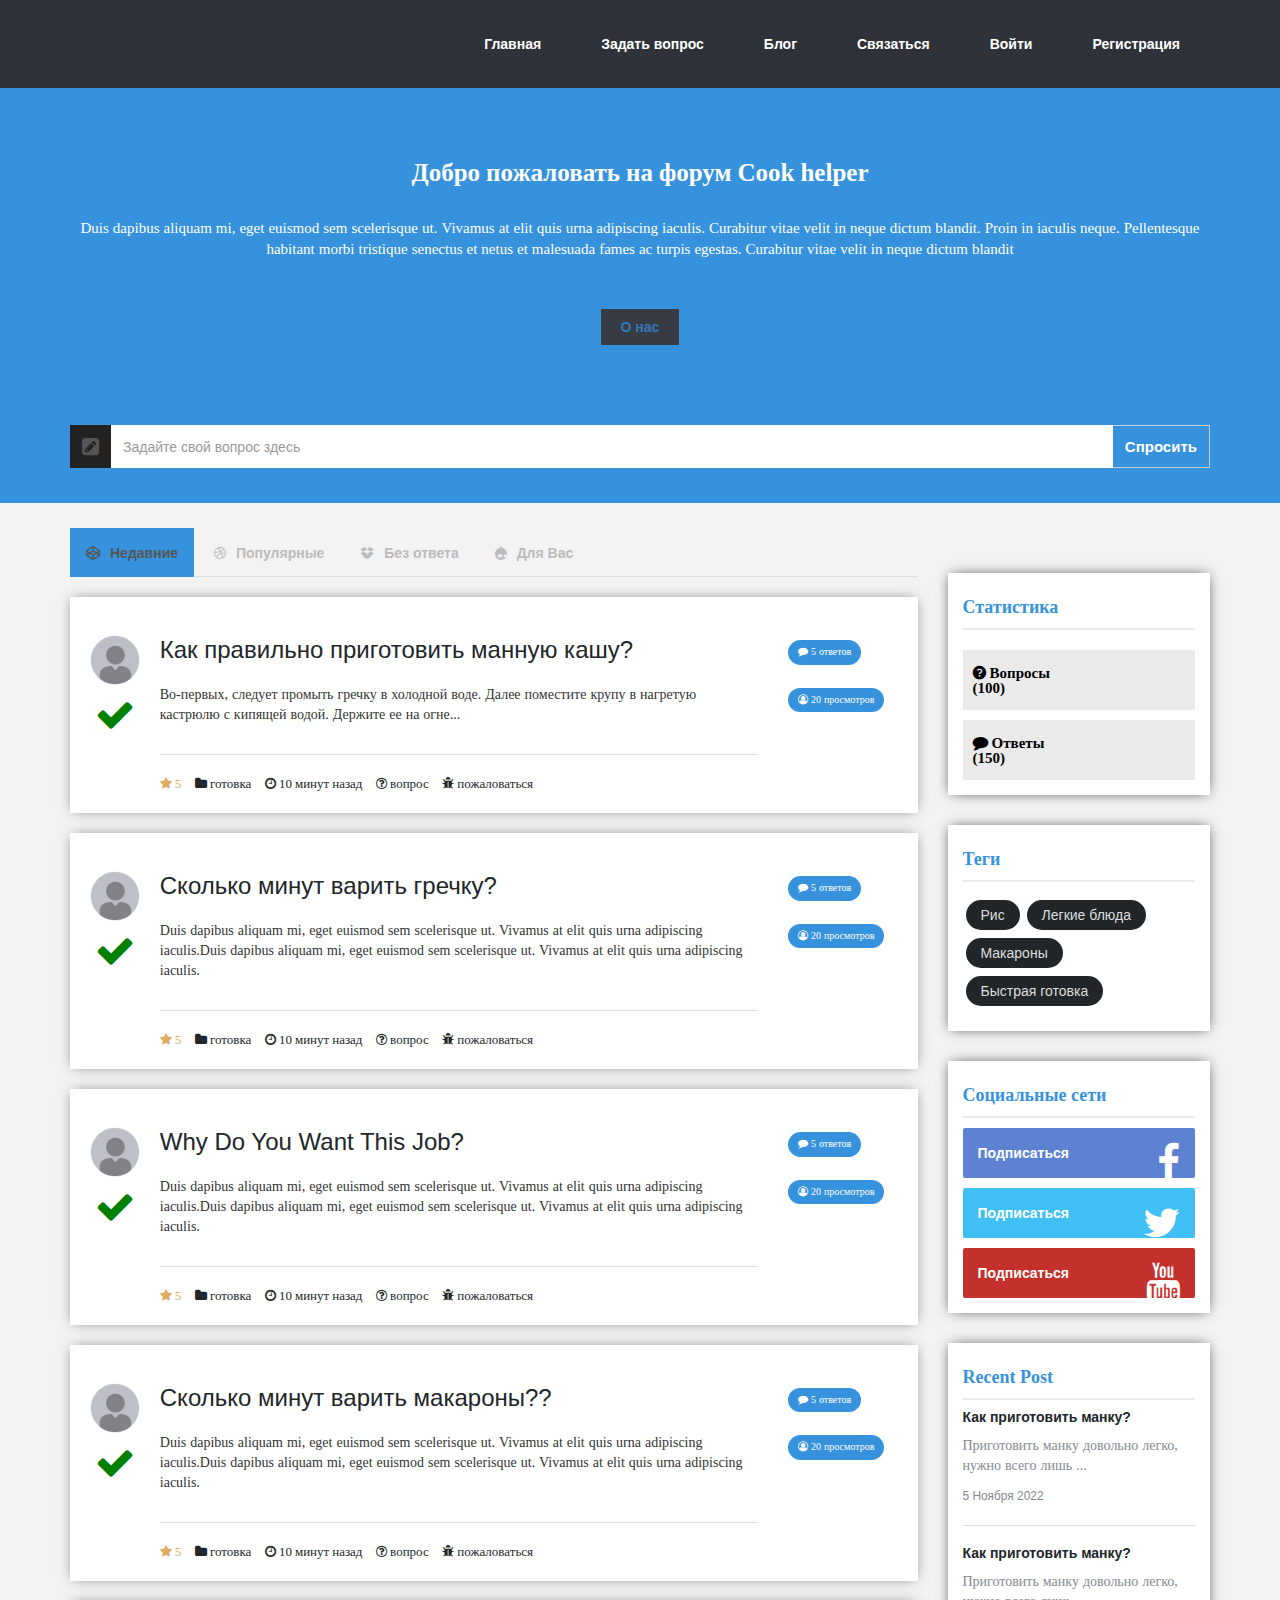
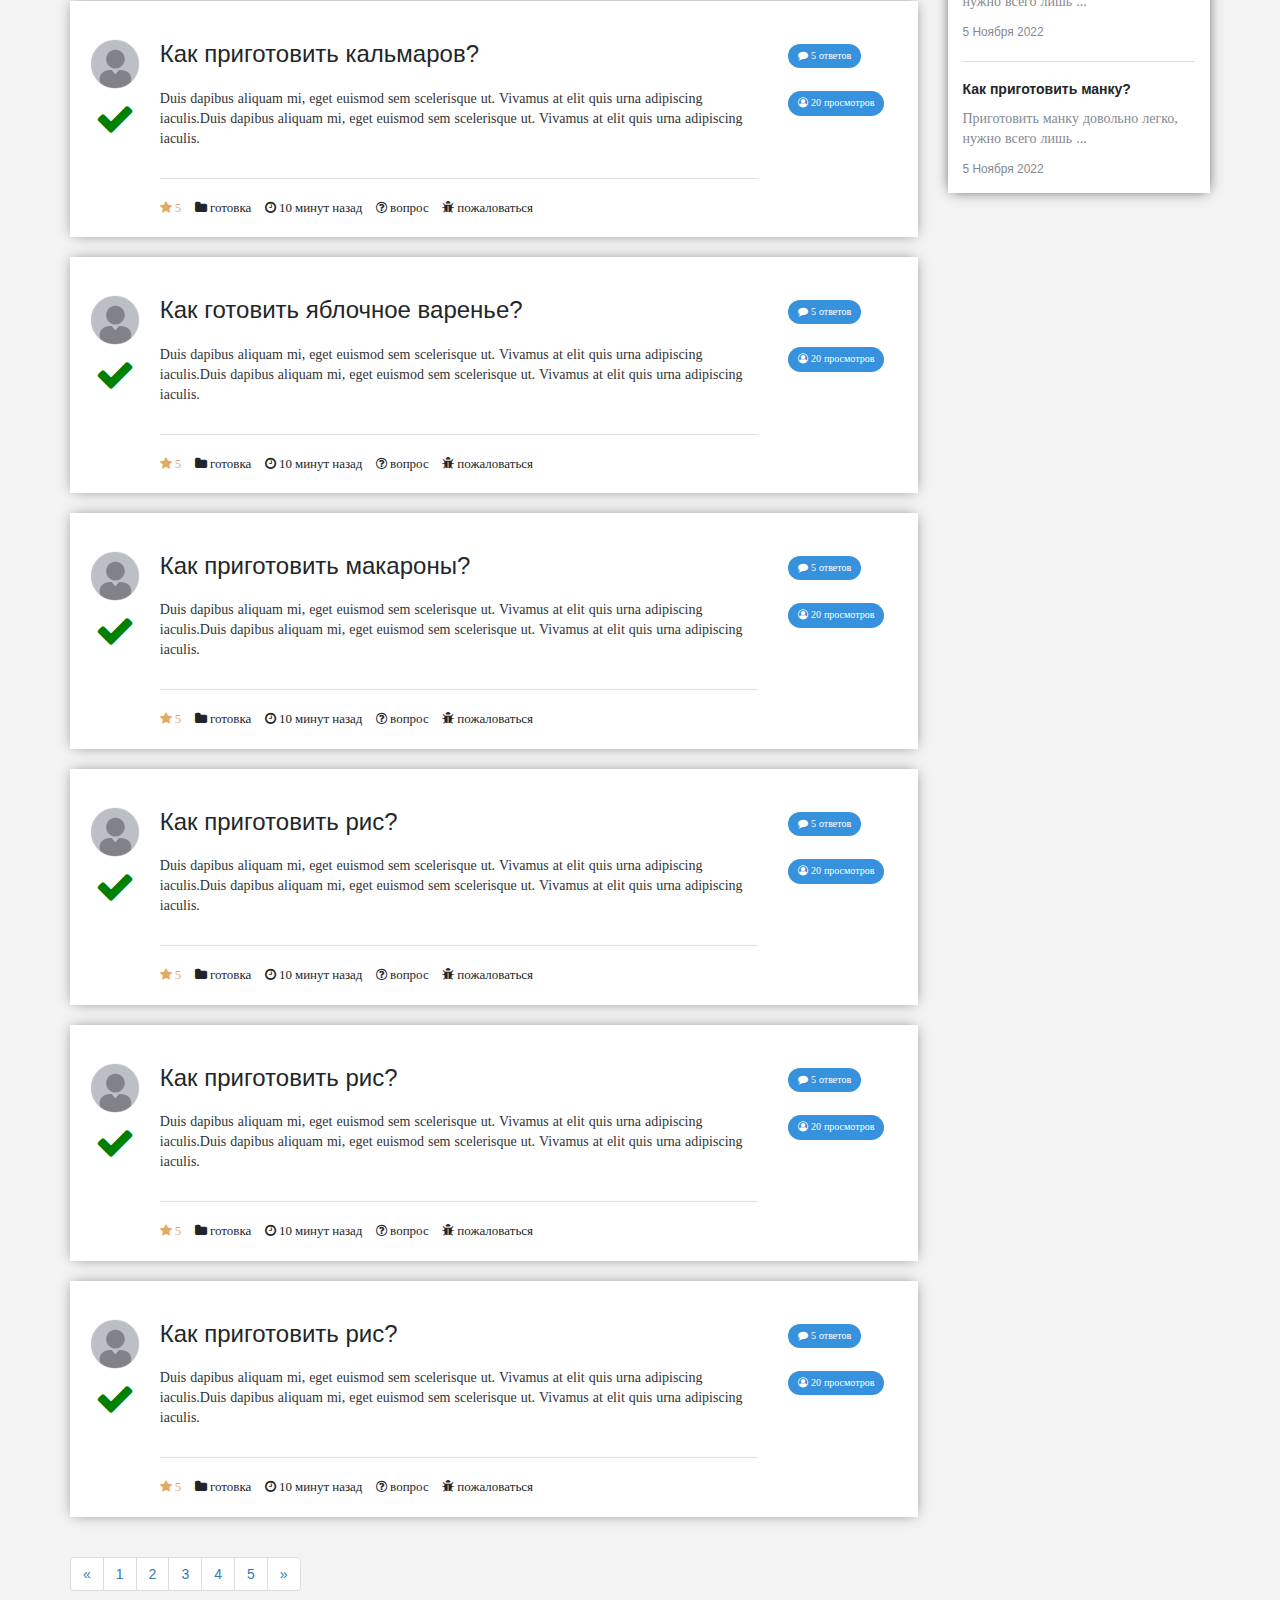
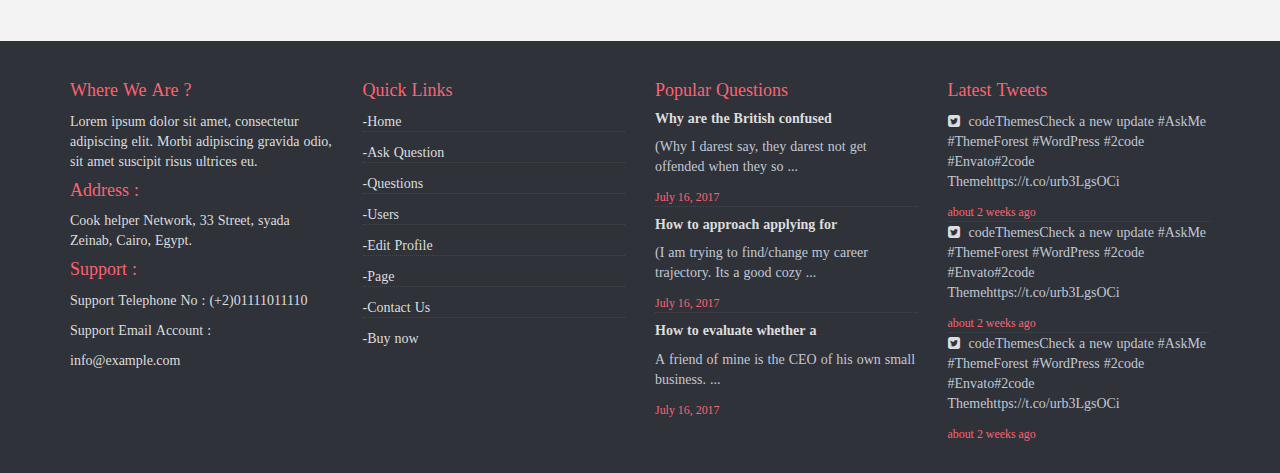
==== FORUM/index.html @ 08457a4c "upload new forum" ====
<!DOCTYPE html>
<html lang="en">

<head>
    <meta charset="utf-8">
    <meta http-equiv="X-UA-Compatible" content="IE=edge">
    <meta name="viewport" content="width=device-width, initial-scale=1">
    <meta name="title" content="Ask online Form">
    <meta name="description" content="Форум Cook Helper">
    <meta name="keywords" content="Cook, help">
    <meta name="robots" content="index, nofollow">
    <meta http-equiv="Content-Type" content="text/html; charset=utf-8">
    <meta name="language" content="English">
    <title>Cook helper</title>
    <link href="css/bootstrap.css" rel="stylesheet" type="text/css">
    <link href="css/style.css" rel="stylesheet" type="text/css">
    <link href="css/font-awesome.min.css" rel="stylesheet" type="text/css">

</head>

<body>
    <!--======== Navbar =======-->


    <!-- HEADER -->

    <div class="top-menu-bottom932">
        <nav class="navbar navbar-default">
            <div class="container">
                <div class="navbar-header">
                    <button type="button" class="navbar-toggle collapsed" data-toggle="collapse"
                        data-target="#bs-example-navbar-collapse-1" aria-expanded="false"> <span class="sr-only">Toggle
                            navigation</span> <span class="icon-bar"></span> <span class="icon-bar"></span> <span
                            class="icon-bar"></span> </button>
                </div>
                <div class="collapse navbar-collapse" id="bs-example-navbar-collapse-1">
                    <ul class="nav navbar-nav"> </ul>
                    <ul class="nav navbar-nav navbar-right">
                        <li><a href="index.html">Главная</a></li>
                        <li><a href="ask_question.html">Задать вопрос</a></li>
                        <li><a href="blog.html">Блог</a></li>
                        <li><a href="contact_us.html">Связаться</a></li>
                        <li><a href="logIn.html">Войти</a></li>
                        <li><a href="signup.html">Регистрация</a></li>
                    </ul>
                </div>
                <!-- /.navbar-collapse -->
            </div>
            <!-- /.container-fluid -->
        </nav>
    </div>


    <!--======= welcome section on top background=====-->
    <section class="welcome-part-one">
        <div class="container">
            <div class="welcome-demop102 text-center">
                <h2>Добро пожаловать на форум Cook helper</h2>
                <p>Duis dapibus aliquam mi, eget euismod sem scelerisque ut. Vivamus at elit quis urna adipiscing
                    iaculis. Curabitur vitae velit in neque dictum blandit. Proin in iaculis neque. Pellentesque
                    <br> habitant morbi tristique senectus et netus et malesuada fames ac turpis egestas. Curabitur
                    vitae velit in neque dictum blandit
                </p>
                <div class="button0239-item">
                    <a href="#">
                        <button type="button" class="aboutus022"><a href="blog.html" class="text">О нас</a></button>
                    </a>
                </div>
                <div class="form-style8292">
                    <div class="input-group"> <span class="input-group-addon"><i class="fa fa-pencil-square"
                                aria-hidden="true"></i></span>
                        <input type="text" class="form-control form-control8392"
                            placeholder="Задайте свой вопрос здесь"> <span class="input-group-addon"><a
                                href="#">Спросить</a></span>
                    </div>
                </div>
            </div>
        </div>
    </section>


    <!-- ======content section/body=====-->
    <section class="main-content920">
        <div class="container">
            <div class="row">
                <div class="col-md-9">
                    <div id="main">
                        <input id="tab1" type="radio" name="tabs" checked>
                        <label for="tab1">Недавние</label>
                        <input id="tab2" type="radio" name="tabs">
                        <label for="tab2">Популярные</label>
                        <input id="tab3" type="radio" name="tabs">
                        <label for="tab3">Без ответа</label>
                        <input id="tab4" type="radio" name="tabs">
                        <label for="tab4">Для Вас</label>



                        <section id="content1">
                            <!--Recent Question Content Section -->
                            <div class="question-type2033">
                                <div class="row">
                                    <div class="col-md-1">
                                        <div class="left-user12923 left-user12923-repeat">
                                            <a href="#"><img src="image/images.png" alt="image"> </a> <a href="#"><i
                                                    class="fa fa-check" aria-hidden="true"></i></a>
                                        </div>
                                    </div>
                                    <div class="col-md-9">
                                        <div class="right-description893">
                                            <div id="que-hedder2983">
                                                <h3><a href="post-deatils.html" target="_blank">Как правильно
                                                        приготовить манную кашу?</a></h3>
                                            </div>
                                            <div class="ques-details10018">
                                                <p>Во-первых, следует промыть гречку в холодной воде. Далее поместите
                                                    крупу в нагретую кастрюлю с кипящей водой. Держите ее на огне...</p>
                                            </div>
                                            <hr>
                                            <div class="ques-icon-info3293"> <a href="#"><i class="fa fa-star"
                                                        aria-hidden="true"> 5 </i> </a> <a href="#"><i
                                                        class="fa fa-folder" aria-hidden="true"> готовка</i></a> <a
                                                    href="#"><i class="fa fa-clock-o" aria-hidden="true"> 10 минут
                                                        назад</i></a> <a href="#"><i class="fa fa-question-circle-o"
                                                        aria-hidden="true"> вопрос</i></a> <a href="#"><i
                                                        class="fa fa-bug" aria-hidden="true"> пожаловаться</i></a>
                                            </div>
                                        </div>
                                    </div>
                                    <div class="col-md-2">
                                        <div class="ques-type302">
                                            <a href="#">
                                                <button type="button" class="q-type238"><i class="fa fa-comment"
                                                        aria-hidden="true"> 5 ответов</i></button>
                                            </a>
                                            <a href="#">
                                                <button type="button" class="q-type23 button-ques2973"> <i
                                                        class="fa fa-user-circle-o" aria-hidden="true"> 20
                                                        просмотров</i>
                                                </button>
                                            </a>
                                        </div>
                                    </div>
                                </div>
                            </div>

                            <div class="question-type2033">
                                <div class="row">
                                    <div class="col-md-1">
                                        <div class="left-user12923 left-user12923-repeat">
                                            <a href="#"><img src="image/images.png" alt="image"> </a> <a href="#"><i
                                                    class="fa fa-check" aria-hidden="true"></i></a>
                                        </div>
                                    </div>
                                    <div class="col-md-9">
                                        <div class="right-description893">
                                            <div id="que-hedder2983">
                                                <h3><a href="post-deatils.html" target="_blank">Сколько минут варить
                                                        гречку?</a></h3>
                                            </div>
                                            <div class="ques-details10018">
                                                <p>Duis dapibus aliquam mi, eget euismod sem scelerisque ut. Vivamus at
                                                    elit quis urna adipiscing iaculis.Duis dapibus aliquam mi, eget
                                                    euismod sem scelerisque ut. Vivamus at elit quis urna adipiscing
                                                    iaculis.</p>
                                            </div>
                                            <hr>
                                            <div class="ques-icon-info3293"> <a href="#"><i class="fa fa-star"
                                                        aria-hidden="true"> 5 </i> </a> <a href="#"><i
                                                        class="fa fa-folder" aria-hidden="true"> готовка</i></a> <a
                                                    href="#"><i class="fa fa-clock-o" aria-hidden="true"> 10 минут
                                                        назад</i></a> <a href="#"><i class="fa fa-question-circle-o"
                                                        aria-hidden="true"> вопрос</i></a> <a href="#"><i
                                                        class="fa fa-bug" aria-hidden="true"> пожаловаться</i></a>
                                            </div>
                                        </div>
                                    </div>
                                    <div class="col-md-2">
                                        <div class="ques-type302">
                                            <a href="#">
                                                <button type="button" class="q-type238"><i class="fa fa-comment"
                                                        aria-hidden="true"> 5 ответов</i></button>
                                            </a>
                                            <a href="#">
                                                <button type="button" class="q-type23 button-ques2973"> <i
                                                        class="fa fa-user-circle-o" aria-hidden="true"> 20
                                                        просмотров</i>
                                                </button>
                                            </a>
                                        </div>
                                    </div>
                                </div>
                            </div>
                            <div class="question-type2033">
                                <div class="row">
                                    <div class="col-md-1">
                                        <div class="left-user12923 left-user12923-repeat">
                                            <a href="#"><img src="image/images.png" alt="image"> </a> <a href="#"><i
                                                    class="fa fa-check" aria-hidden="true"></i></a>
                                        </div>
                                    </div>
                                    <div class="col-md-9">
                                        <div class="right-description893">
                                            <div id="que-hedder2983">
                                                <h3><a href="post-deatils.html" target="_blank">Why Do You Want This
                                                        Job?</a></h3>
                                            </div>
                                            <div class="ques-details10018">
                                                <p>Duis dapibus aliquam mi, eget euismod sem scelerisque ut. Vivamus at
                                                    elit quis urna adipiscing iaculis.Duis dapibus aliquam mi, eget
                                                    euismod sem scelerisque ut. Vivamus at elit quis urna adipiscing
                                                    iaculis.</p>
                                            </div>
                                            <hr>
                                            <div class="ques-icon-info3293"> <a href="#"><i class="fa fa-star"
                                                        aria-hidden="true"> 5 </i> </a> <a href="#"><i
                                                        class="fa fa-folder" aria-hidden="true"> готовка</i></a> <a
                                                    href="#"><i class="fa fa-clock-o" aria-hidden="true"> 10 минут
                                                        назад</i></a> <a href="#"><i class="fa fa-question-circle-o"
                                                        aria-hidden="true"> вопрос</i></a> <a href="#"><i
                                                        class="fa fa-bug" aria-hidden="true"> пожаловаться</i></a>
                                            </div>
                                        </div>
                                    </div>
                                    <div class="col-md-2">
                                        <div class="ques-type302">
                                            <a href="#">
                                                <button type="button" class="q-type238"><i class="fa fa-comment"
                                                        aria-hidden="true"> 5 ответов</i></button>
                                            </a>
                                            <a href="#">
                                                <button type="button" class="q-type23 button-ques2973"> <i
                                                        class="fa fa-user-circle-o" aria-hidden="true"> 20
                                                        просмотров</i>
                                                </button>
                                            </a>
                                        </div>
                                    </div>
                                </div>
                            </div>
                            <div class="question-type2033">
                                <div class="row">
                                    <div class="col-md-1">
                                        <div class="left-user12923 left-user12923-repeat">
                                            <a href="#"><img src="image/images.png" alt="image"> </a> <a href="#"><i
                                                    class="fa fa-check" aria-hidden="true"></i></a>
                                        </div>
                                    </div>
                                    <div class="col-md-9">
                                        <div class="right-description893">
                                            <div id="que-hedder2983">
                                                <h3><a href="post-deatils.html" target="_blank">Сколько минут варить
                                                        макароны??</a></h3>
                                            </div>
                                            <div class="ques-details10018">
                                                <p>Duis dapibus aliquam mi, eget euismod sem scelerisque ut. Vivamus at
                                                    elit quis urna adipiscing iaculis.Duis dapibus aliquam mi, eget
                                                    euismod sem scelerisque ut. Vivamus at elit quis urna adipiscing
                                                    iaculis.</p>
                                            </div>
                                            <hr>
                                            <div class="ques-icon-info3293"> <a href="#"><i class="fa fa-star"
                                                        aria-hidden="true"> 5 </i> </a> <a href="#"><i
                                                        class="fa fa-folder" aria-hidden="true"> готовка</i></a> <a
                                                    href="#"><i class="fa fa-clock-o" aria-hidden="true"> 10 минут
                                                        назад</i></a> <a href="#"><i class="fa fa-question-circle-o"
                                                        aria-hidden="true"> вопрос</i></a> <a href="#"><i
                                                        class="fa fa-bug" aria-hidden="true"> пожаловаться</i></a>
                                            </div>
                                        </div>
                                    </div>
                                    <div class="col-md-2">
                                        <div class="ques-type302">
                                            <a href="#">
                                                <button type="button" class="q-type238"><i class="fa fa-comment"
                                                        aria-hidden="true"> 5 ответов</i></button>
                                            </a>
                                            <a href="#">
                                                <button type="button" class="q-type23 button-ques2973"> <i
                                                        class="fa fa-user-circle-o" aria-hidden="true"> 20
                                                        просмотров</i>
                                                </button>
                                            </a>
                                        </div>
                                    </div>
                                </div>
                            </div>
                            <div class="question-type2033">
                                <div class="row">
                                    <div class="col-md-1">
                                        <div class="left-user12923 left-user12923-repeat">
                                            <a href="#"><img src="image/images.png" alt="image"> </a> <a href="#"><i
                                                    class="fa fa-check" aria-hidden="true"></i></a>
                                        </div>
                                    </div>
                                    <div class="col-md-9">
                                        <div class="right-description893">
                                            <div id="que-hedder2983">
                                                <h3><a href="post-deatils.html" target="_blank">Как приготовить
                                                        кальмаров?</a></h3>
                                            </div>
                                            <div class="ques-details10018">
                                                <p>Duis dapibus aliquam mi, eget euismod sem scelerisque ut. Vivamus at
                                                    elit quis urna adipiscing iaculis.Duis dapibus aliquam mi, eget
                                                    euismod sem scelerisque ut. Vivamus at elit quis urna adipiscing
                                                    iaculis.</p>
                                            </div>
                                            <hr>
                                            <div class="ques-icon-info3293"> <a href="#"><i class="fa fa-star"
                                                        aria-hidden="true"> 5 </i> </a> <a href="#"><i
                                                        class="fa fa-folder" aria-hidden="true"> готовка</i></a> <a
                                                    href="#"><i class="fa fa-clock-o" aria-hidden="true"> 10 минут
                                                        назад</i></a> <a href="#"><i class="fa fa-question-circle-o"
                                                        aria-hidden="true"> вопрос</i></a> <a href="#"><i
                                                        class="fa fa-bug" aria-hidden="true"> пожаловаться</i></a>
                                            </div>
                                        </div>
                                    </div>
                                    <div class="col-md-2">
                                        <div class="ques-type302">
                                            <a href="#">
                                                <button type="button" class="q-type238"><i class="fa fa-comment"
                                                        aria-hidden="true"> 5 ответов</i></button>
                                            </a>
                                            <a href="#">
                                                <button type="button" class="q-type23 button-ques2973"> <i
                                                        class="fa fa-user-circle-o" aria-hidden="true"> 20
                                                        просмотров</i>
                                                </button>
                                            </a>
                                        </div>
                                    </div>
                                </div>
                            </div>
                            <div class="question-type2033">
                                <div class="row">
                                    <div class="col-md-1">
                                        <div class="left-user12923 left-user12923-repeat">
                                            <a href="#"><img src="image/images.png" alt="image"> </a> <a href="#"><i
                                                    class="fa fa-check" aria-hidden="true"></i></a>
                                        </div>
                                    </div>
                                    <div class="col-md-9">
                                        <div class="right-description893">
                                            <div id="que-hedder2983">
                                                <h3><a href="post-deatils.html" target="_blank">Как готовить яблочное
                                                        варенье?</a></h3>
                                            </div>
                                            <div class="ques-details10018">
                                                <p>Duis dapibus aliquam mi, eget euismod sem scelerisque ut. Vivamus at
                                                    elit quis urna adipiscing iaculis.Duis dapibus aliquam mi, eget
                                                    euismod sem scelerisque ut. Vivamus at elit quis urna adipiscing
                                                    iaculis.</p>
                                            </div>
                                            <hr>
                                            <div class="ques-icon-info3293"> <a href="#"><i class="fa fa-star"
                                                        aria-hidden="true"> 5 </i> </a> <a href="#"><i
                                                        class="fa fa-folder" aria-hidden="true"> готовка</i></a> <a
                                                    href="#"><i class="fa fa-clock-o" aria-hidden="true"> 10 минут
                                                        назад</i></a> <a href="#"><i class="fa fa-question-circle-o"
                                                        aria-hidden="true"> вопрос</i></a> <a href="#"><i
                                                        class="fa fa-bug" aria-hidden="true"> пожаловаться</i></a>
                                            </div>
                                        </div>
                                    </div>
                                    <div class="col-md-2">
                                        <div class="ques-type302">
                                            <a href="#">
                                                <button type="button" class="q-type238"><i class="fa fa-comment"
                                                        aria-hidden="true"> 5 ответов</i></button>
                                            </a>
                                            <a href="#">
                                                <button type="button" class="q-type23 button-ques2973"> <i
                                                        class="fa fa-user-circle-o" aria-hidden="true"> 20
                                                        просмотров</i>
                                                </button>
                                            </a>
                                        </div>
                                    </div>
                                </div>
                            </div>
                            <div class="question-type2033">
                                <div class="row">
                                    <div class="col-md-1">
                                        <div class="left-user12923 left-user12923-repeat">
                                            <a href="#"><img src="image/images.png" alt="image"> </a> <a href="#"><i
                                                    class="fa fa-check" aria-hidden="true"></i></a>
                                        </div>
                                    </div>
                                    <div class="col-md-9">
                                        <div class="right-description893">
                                            <div id="que-hedder2983">
                                                <h3><a href="post-deatils.html" target="_blank">Как приготовить
                                                        макароны?</a></h3>
                                            </div>
                                            <div class="ques-details10018">
                                                <p>Duis dapibus aliquam mi, eget euismod sem scelerisque ut. Vivamus at
                                                    elit quis urna adipiscing iaculis.Duis dapibus aliquam mi, eget
                                                    euismod sem scelerisque ut. Vivamus at elit quis urna adipiscing
                                                    iaculis.</p>
                                            </div>
                                            <hr>
                                            <div class="ques-icon-info3293"> <a href="#"><i class="fa fa-star"
                                                        aria-hidden="true"> 5 </i> </a> <a href="#"><i
                                                        class="fa fa-folder" aria-hidden="true"> готовка</i></a> <a
                                                    href="#"><i class="fa fa-clock-o" aria-hidden="true"> 10 минут
                                                        назад</i></a> <a href="#"><i class="fa fa-question-circle-o"
                                                        aria-hidden="true"> вопрос</i></a> <a href="#"><i
                                                        class="fa fa-bug" aria-hidden="true"> пожаловаться</i></a>
                                            </div>
                                        </div>
                                    </div>
                                    <div class="col-md-2">
                                        <div class="ques-type302">
                                            <a href="#">
                                                <button type="button" class="q-type238"><i class="fa fa-comment"
                                                        aria-hidden="true"> 5 ответов</i></button>
                                            </a>
                                            <a href="#">
                                                <button type="button" class="q-type23 button-ques2973"> <i
                                                        class="fa fa-user-circle-o" aria-hidden="true"> 20
                                                        просмотров</i>
                                                </button>
                                            </a>
                                        </div>
                                    </div>
                                </div>
                            </div>
                            <div class="question-type2033">
                                <div class="row">
                                    <div class="col-md-1">
                                        <div class="left-user12923 left-user12923-repeat">
                                            <a href="#"><img src="image/images.png" alt="image"> </a> <a href="#"><i
                                                    class="fa fa-check" aria-hidden="true"></i></a>
                                        </div>
                                    </div>
                                    <div class="col-md-9">
                                        <div class="right-description893">
                                            <div id="que-hedder2983">
                                                <h3><a href="post-deatils.html" target="_blank">Как приготовить рис?</a>
                                                </h3>
                                            </div>
                                            <div class="ques-details10018">
                                                <p>Duis dapibus aliquam mi, eget euismod sem scelerisque ut. Vivamus at
                                                    elit quis urna adipiscing iaculis.Duis dapibus aliquam mi, eget
                                                    euismod sem scelerisque ut. Vivamus at elit quis urna adipiscing
                                                    iaculis.</p>
                                            </div>
                                            <hr>
                                            <div class="ques-icon-info3293"> <a href="#"><i class="fa fa-star"
                                                        aria-hidden="true"> 5 </i> </a> <a href="#"><i
                                                        class="fa fa-folder" aria-hidden="true"> готовка</i></a> <a
                                                    href="#"><i class="fa fa-clock-o" aria-hidden="true"> 10 минут
                                                        назад</i></a> <a href="#"><i class="fa fa-question-circle-o"
                                                        aria-hidden="true"> вопрос</i></a> <a href="#"><i
                                                        class="fa fa-bug" aria-hidden="true"> пожаловаться</i></a>
                                            </div>
                                        </div>
                                    </div>
                                    <div class="col-md-2">
                                        <div class="ques-type302">
                                            <a href="#">
                                                <button type="button" class="q-type238"><i class="fa fa-comment"
                                                        aria-hidden="true"> 5 ответов</i></button>
                                            </a>
                                            <a href="#">
                                                <button type="button" class="q-type23 button-ques2973"> <i
                                                        class="fa fa-user-circle-o" aria-hidden="true"> 20
                                                        просмотров</i>
                                                </button>
                                            </a>
                                        </div>
                                    </div>
                                </div>
                            </div>
                            <div class="question-type2033">
                                <div class="row">
                                    <div class="col-md-1">
                                        <div class="left-user12923 left-user12923-repeat">
                                            <a href="#"><img src="image/images.png" alt="image"> </a> <a href="#"><i
                                                    class="fa fa-check" aria-hidden="true"></i></a>
                                        </div>
                                    </div>
                                    <div class="col-md-9">
                                        <div class="right-description893">
                                            <div id="que-hedder2983">
                                                <h3><a href="post-deatils.html" target="_blank">Как приготовить рис?</a>
                                                </h3>
                                            </div>
                                            <div class="ques-details10018">
                                                <p>Duis dapibus aliquam mi, eget euismod sem scelerisque ut. Vivamus at
                                                    elit quis urna adipiscing iaculis.Duis dapibus aliquam mi, eget
                                                    euismod sem scelerisque ut. Vivamus at elit quis urna adipiscing
                                                    iaculis.</p>
                                            </div>
                                            <hr>
                                            <div class="ques-icon-info3293"> <a href="#"><i class="fa fa-star"
                                                        aria-hidden="true"> 5 </i> </a> <a href="#"><i
                                                        class="fa fa-folder" aria-hidden="true"> готовка</i></a> <a
                                                    href="#"><i class="fa fa-clock-o" aria-hidden="true"> 10 минут
                                                        назад</i></a> <a href="#"><i class="fa fa-question-circle-o"
                                                        aria-hidden="true"> вопрос</i></a> <a href="#"><i
                                                        class="fa fa-bug" aria-hidden="true"> пожаловаться</i></a>
                                            </div>
                                        </div>
                                    </div>
                                    <div class="col-md-2">
                                        <div class="ques-type302">
                                            <a href="#">
                                                <button type="button" class="q-type238"><i class="fa fa-comment"
                                                        aria-hidden="true"> 5 ответов</i></button>
                                            </a>
                                            <a href="#">
                                                <button type="button" class="q-type23 button-ques2973"> <i
                                                        class="fa fa-user-circle-o" aria-hidden="true"> 20
                                                        просмотров</i>
                                                </button>
                                            </a>
                                        </div>
                                    </div>
                                </div>
                            </div>
                            <div class="question-type2033">
                                <div class="row">
                                    <div class="col-md-1">
                                        <div class="left-user12923 left-user12923-repeat">
                                            <a href="#"><img src="image/images.png" alt="image"> </a> <a href="#"><i
                                                    class="fa fa-check" aria-hidden="true"></i></a>
                                        </div>
                                    </div>
                                    <div class="col-md-9">
                                        <div class="right-description893">
                                            <div id="que-hedder2983">
                                                <h3><a href="post-deatils.html" target="_blank">Как приготовить рис?</a>
                                                </h3>
                                            </div>
                                            <div class="ques-details10018">
                                                <p>Duis dapibus aliquam mi, eget euismod sem scelerisque ut. Vivamus at
                                                    elit quis urna adipiscing iaculis.Duis dapibus aliquam mi, eget
                                                    euismod sem scelerisque ut. Vivamus at elit quis urna adipiscing
                                                    iaculis.</p>
                                            </div>
                                            <hr>
                                            <div class="ques-icon-info3293"> <a href="#"><i class="fa fa-star"
                                                        aria-hidden="true"> 5 </i> </a> <a href="#"><i
                                                        class="fa fa-folder" aria-hidden="true"> готовка</i></a> <a
                                                    href="#"><i class="fa fa-clock-o" aria-hidden="true"> 10 минут
                                                        назад</i></a> <a href="#"><i class="fa fa-question-circle-o"
                                                        aria-hidden="true"> вопрос</i></a> <a href="#"><i
                                                        class="fa fa-bug" aria-hidden="true"> пожаловаться</i></a>
                                            </div>
                                        </div>
                                    </div>
                                    <div class="col-md-2">
                                        <div class="ques-type302">
                                            <a href="#">
                                                <button type="button" class="q-type238"><i class="fa fa-comment"
                                                        aria-hidden="true"> 5 ответов</i></button>
                                            </a>
                                            <a href="#">
                                                <button type="button" class="q-type23 button-ques2973"> <i
                                                        class="fa fa-user-circle-o" aria-hidden="true"> 20
                                                        просмотров</i>
                                                </button>
                                            </a>
                                        </div>
                                    </div>
                                </div>
                            </div>

                            <nav aria-label="Page navigation">
                                <ul class="pagination">
                                    <li>
                                        <a href="#" aria-label="Previous">
                                            <span aria-hidden="true">&laquo;</span>
                                        </a>
                                    </li>
                                    <li><a href="#">1</a></li>
                                    <li><a href="#">2</a></li>
                                    <li><a href="#">3</a></li>
                                    <li><a href="#">4</a></li>
                                    <li><a href="#">5</a></li>
                                    <li>
                                        <a href="#" aria-label="Next">
                                            <span aria-hidden="true">&raquo;</span>
                                        </a>
                                    </li>
                                </ul>
                            </nav>
                        </section>
                        <!--  End of content-1------>

                        <section id="content2">
                            <!--Most Response Content Section -->
                            <div class="question-type2033">
                                <div class="row">
                                    <div class="col-md-1">
                                        <div class="left-user12923 left-user12923-repeat">
                                            <a href="#"><img src="image/images.png" alt="image"> </a> <a href="#"><i
                                                    class="fa fa-check" aria-hidden="true"></i></a>
                                        </div>
                                    </div>
                                    <div class="col-md-9">
                                        <div class="right-description893">
                                            <div id="que-hedder2983">
                                                <h3><a href="post-deatils.html" target="_blank">Coronavirus disease
                                                        (COVID-19)</a></h3>
                                            </div>
                                            <div class="ques-details10018">
                                                <p>Duis dapibus aliquam mi, eget euismod sem scelerisque ut. Vivamus at
                                                    elit quis urna adipiscing iaculis.Duis dapibus aliquam mi, eget
                                                    euismod sem scelerisque ut. Vivamus at elit quis urna adipiscing
                                                    iaculis.</p>
                                            </div>
                                            <hr>
                                            <div class="ques-icon-info3293"> <a href="#"><i class="fa fa-check"
                                                        aria-hidden="true"> solved</i></a> <a href="#"><i
                                                        class="fa fa-star" aria-hidden="true"> 5</i> </a> <a href="#"><i
                                                        class="fa fa-folder" aria-hidden="true"> wordpress</i></a> <a
                                                    href="#"><i class="fa fa-clock-o" aria-hidden="true"> 10 минут
                                                        назад</i></a> <a href="#"><i class="fa fa-comment"
                                                        aria-hidden="true"> 5 answer</i></a> <a href="#"><i
                                                        class="fa fa-user-circle-o" aria-hidden="true"> 20
                                                        просмотров</i> </a>
                                            </div>
                                        </div>
                                    </div>
                                    <div class="col-md-2">
                                        <div class="ques-type302">
                                            <a href="#">
                                                <button type="button" class="q-type238"><i class="fa fa-comment"
                                                        aria-hidden="true"> 5 ответов</i></button>
                                            </a>
                                            <a href="#">
                                                <button type="button" class="q-type23 button-ques2973"> <i
                                                        class="fa fa-user-circle-o" aria-hidden="true"> 20
                                                        просмотров</i>
                                                </button>
                                            </a>
                                        </div>
                                    </div>
                                </div>
                            </div>
                            <div class="question-type2033">
                                <div class="row">
                                    <div class="col-md-1">
                                        <div class="left-user12923 left-user12923-repeat">
                                            <a href="#"><img src="image/images.png" alt="image"> </a> <a href="#"><i
                                                    class="fa fa-check" aria-hidden="true"></i></a>
                                        </div>
                                    </div>
                                    <div class="col-md-9">
                                        <div class="right-description893">
                                            <div id="que-hedder2983">
                                                <h3><a href="post-deatils.html" target="_blank">Как приготовить
                                                        кальмаров?</a></h3>
                                            </div>
                                            <div class="ques-details10018">
                                                <p>Duis dapibus aliquam mi, eget euismod sem scelerisque ut. Vivamus at
                                                    elit quis urna adipiscing iaculis.Duis dapibus aliquam mi, eget
                                                    euismod sem scelerisque ut. Vivamus at elit quis urna adipiscing
                                                    iaculis.</p>
                                            </div>
                                            <hr>
                                            <div class="ques-icon-info3293"> <a href="#"><i class="fa fa-star"
                                                        aria-hidden="true"> 5 </i> </a> <a href="#"><i
                                                        class="fa fa-folder" aria-hidden="true"> готовка</i></a> <a
                                                    href="#"><i class="fa fa-clock-o" aria-hidden="true"> 10 минут
                                                        назад</i></a> <a href="#"><i class="fa fa-question-circle-o"
                                                        aria-hidden="true"> вопрос</i></a> <a href="#"><i
                                                        class="fa fa-bug" aria-hidden="true"> пожаловаться</i></a>
                                            </div>
                                        </div>
                                    </div>
                                    <div class="col-md-2">
                                        <div class="ques-type302">
                                            <a href="#">
                                                <button type="button" class="q-type238"><i class="fa fa-comment"
                                                        aria-hidden="true"> 5 ответов</i></button>
                                            </a>
                                            <a href="#">
                                                <button type="button" class="q-type23 button-ques2973"> <i
                                                        class="fa fa-user-circle-o" aria-hidden="true"> 20
                                                        просмотров</i>
                                                </button>
                                            </a>
                                        </div>
                                    </div>
                                </div>
                            </div>
                            <div class="question-type2033">
                                <div class="row">
                                    <div class="col-md-1">
                                        <div class="left-user12923 left-user12923-repeat">
                                            <a href="#"><img src="image/images.png" alt="image"> </a> <a href="#"><i
                                                    class="fa fa-check" aria-hidden="true"></i></a>
                                        </div>
                                    </div>
                                    <div class="col-md-9">
                                        <div class="right-description893">
                                            <div id="que-hedder2983">
                                                <h3><a href="post-deatils.html" target="_blank">Как готовить яблочное
                                                        варенье?</a></h3>
                                            </div>
                                            <div class="ques-details10018">
                                                <p>Duis dapibus aliquam mi, eget euismod sem scelerisque ut. Vivamus at
                                                    elit quis urna adipiscing iaculis.Duis dapibus aliquam mi, eget
                                                    euismod sem scelerisque ut. Vivamus at elit quis urna adipiscing
                                                    iaculis.</p>
                                            </div>
                                            <hr>
                                            <div class="ques-icon-info3293"> <a href="#"><i class="fa fa-star"
                                                        aria-hidden="true"> 5 </i> </a> <a href="#"><i
                                                        class="fa fa-folder" aria-hidden="true"> готовка</i></a> <a
                                                    href="#"><i class="fa fa-clock-o" aria-hidden="true"> 10 минут
                                                        назад</i></a> <a href="#"><i class="fa fa-question-circle-o"
                                                        aria-hidden="true"> вопрос</i></a> <a href="#"><i
                                                        class="fa fa-bug" aria-hidden="true"> пожаловаться</i></a>
                                            </div>
                                        </div>
                                    </div>
                                    <div class="col-md-2">
                                        <div class="ques-type302">
                                            <a href="#">
                                                <button type="button" class="q-type238"><i class="fa fa-comment"
                                                        aria-hidden="true"> 5 ответов</i></button>
                                            </a>
                                            <a href="#">
                                                <button type="button" class="q-type23 button-ques2973"> <i
                                                        class="fa fa-user-circle-o" aria-hidden="true"> 20
                                                        просмотров</i>
                                                </button>
                                            </a>
                                        </div>
                                    </div>
                                </div>
                            </div>
                            <div class="question-type2033">
                                <div class="row">
                                    <div class="col-md-1">
                                        <div class="left-user12923 left-user12923-repeat">
                                            <a href="#"><img src="image/images.png" alt="image"> </a> <a href="#"><i
                                                    class="fa fa-check" aria-hidden="true"></i></a>
                                        </div>
                                    </div>
                                    <div class="col-md-9">
                                        <div class="right-description893">
                                            <div id="que-hedder2983">
                                                <h3><a href="post-deatils.html" target="_blank">Как приготовить
                                                        макароны?</a></h3>
                                            </div>
                                            <div class="ques-details10018">
                                                <p>Duis dapibus aliquam mi, eget euismod sem scelerisque ut. Vivamus at
                                                    elit quis urna adipiscing iaculis.Duis dapibus aliquam mi, eget
                                                    euismod sem scelerisque ut. Vivamus at elit quis urna adipiscing
                                                    iaculis.</p>
                                            </div>
                                            <hr>
                                            <div class="ques-icon-info3293"> <a href="#"><i class="fa fa-star"
                                                        aria-hidden="true"> 5 </i> </a> <a href="#"><i
                                                        class="fa fa-folder" aria-hidden="true"> готовка</i></a> <a
                                                    href="#"><i class="fa fa-clock-o" aria-hidden="true"> 10 минут
                                                        назад</i></a> <a href="#"><i class="fa fa-question-circle-o"
                                                        aria-hidden="true"> вопрос</i></a> <a href="#"><i
                                                        class="fa fa-bug" aria-hidden="true"> пожаловаться</i></a>
                                            </div>
                                        </div>
                                    </div>
                                    <div class="col-md-2">
                                        <div class="ques-type302">
                                            <a href="#">
                                                <button type="button" class="q-type238"><i class="fa fa-comment"
                                                        aria-hidden="true"> 5 ответов</i></button>
                                            </a>
                                            <a href="#">
                                                <button type="button" class="q-type23 button-ques2973"> <i
                                                        class="fa fa-user-circle-o" aria-hidden="true"> 20
                                                        просмотров</i>
                                                </button>
                                            </a>
                                        </div>
                                    </div>
                                </div>
                            </div>
                            <div class="question-type2033">
                                <div class="row">
                                    <div class="col-md-1">
                                        <div class="left-user12923 left-user12923-repeat">
                                            <a href="#"><img src="image/images.png" alt="image"> </a> <a href="#"><i
                                                    class="fa fa-check" aria-hidden="true"></i></a>
                                        </div>
                                    </div>
                                    <div class="col-md-9">
                                        <div class="right-description893">
                                            <div id="que-hedder2983">
                                                <h3><a href="post-deatils.html" target="_blank">Как приготовить рис?</a>
                                                </h3>
                                            </div>
                                            <div class="ques-details10018">
                                                <p>Duis dapibus aliquam mi, eget euismod sem scelerisque ut. Vivamus at
                                                    elit quis urna adipiscing iaculis.Duis dapibus aliquam mi, eget
                                                    euismod sem scelerisque ut. Vivamus at elit quis urna adipiscing
                                                    iaculis.</p>
                                            </div>
                                            <hr>
                                            <div class="ques-icon-info3293"> <a href="#"><i class="fa fa-star"
                                                        aria-hidden="true"> 5 </i> </a> <a href="#"><i
                                                        class="fa fa-folder" aria-hidden="true"> готовка</i></a> <a
                                                    href="#"><i class="fa fa-clock-o" aria-hidden="true"> 10 минут
                                                        назад</i></a> <a href="#"><i class="fa fa-question-circle-o"
                                                        aria-hidden="true"> вопрос</i></a> <a href="#"><i
                                                        class="fa fa-bug" aria-hidden="true"> пожаловаться</i></a>
                                            </div>
                                        </div>
                                    </div>
                                    <div class="col-md-2">
                                        <div class="ques-type302">
                                            <a href="#">
                                                <button type="button" class="q-type238"><i class="fa fa-comment"
                                                        aria-hidden="true"> 5 ответов</i></button>
                                            </a>
                                            <a href="#">
                                                <button type="button" class="q-type23 button-ques2973"> <i
                                                        class="fa fa-user-circle-o" aria-hidden="true"> 20
                                                        просмотров</i>
                                                </button>
                                            </a>
                                        </div>
                                    </div>
                                </div>
                            </div>
                            <div class="question-type2033">
                                <div class="row">
                                    <div class="col-md-1">
                                        <div class="left-user12923 left-user12923-repeat">
                                            <a href="#"><img src="image/images.png" alt="image"> </a> <a href="#"><i
                                                    class="fa fa-check" aria-hidden="true"></i></a>
                                        </div>
                                    </div>
                                    <div class="col-md-9">
                                        <div class="right-description893">
                                            <div id="que-hedder2983">
                                                <h3><a href="post-deatils.html" target="_blank">Как приготовить
                                                        кальмаров?</a></h3>
                                            </div>
                                            <div class="ques-details10018">
                                                <p>Duis dapibus aliquam mi, eget euismod sem scelerisque ut. Vivamus at
                                                    elit quis urna adipiscing iaculis.Duis dapibus aliquam mi, eget
                                                    euismod sem scelerisque ut. Vivamus at elit quis urna adipiscing
                                                    iaculis.</p>
                                            </div>
                                            <hr>
                                            <div class="ques-icon-info3293"> <a href="#"><i class="fa fa-star"
                                                        aria-hidden="true"> 5 </i> </a> <a href="#"><i
                                                        class="fa fa-folder" aria-hidden="true"> готовка</i></a> <a
                                                    href="#"><i class="fa fa-clock-o" aria-hidden="true"> 10 минут
                                                        назад</i></a> <a href="#"><i class="fa fa-question-circle-o"
                                                        aria-hidden="true"> вопрос</i></a> <a href="#"><i
                                                        class="fa fa-bug" aria-hidden="true"> пожаловаться</i></a>
                                            </div>
                                        </div>
                                    </div>
                                    <div class="col-md-2">
                                        <div class="ques-type302">
                                            <a href="#">
                                                <button type="button" class="q-type238"><i class="fa fa-comment"
                                                        aria-hidden="true"> 5 ответов</i></button>
                                            </a>
                                            <a href="#">
                                                <button type="button" class="q-type23 button-ques2973"> <i
                                                        class="fa fa-user-circle-o" aria-hidden="true"> 20
                                                        просмотров</i>
                                                </button>
                                            </a>
                                        </div>
                                    </div>
                                </div>
                            </div>
                            <div class="question-type2033">
                                <div class="row">
                                    <div class="col-md-1">
                                        <div class="left-user12923 left-user12923-repeat">
                                            <a href="#"><img src="image/images.png" alt="image"> </a> <a href="#"><i
                                                    class="fa fa-check" aria-hidden="true"></i></a>
                                        </div>
                                    </div>
                                    <div class="col-md-9">
                                        <div class="right-description893">
                                            <div id="que-hedder2983">
                                                <h3><a href="post-deatils.html" target="_blank">Как готовить яблочное
                                                        варенье?</a></h3>
                                            </div>
                                            <div class="ques-details10018">
                                                <p>Duis dapibus aliquam mi, eget euismod sem scelerisque ut. Vivamus at
                                                    elit quis urna adipiscing iaculis.Duis dapibus aliquam mi, eget
                                                    euismod sem scelerisque ut. Vivamus at elit quis urna adipiscing
                                                    iaculis.</p>
                                            </div>
                                            <hr>
                                            <div class="ques-icon-info3293"> <a href="#"><i class="fa fa-star"
                                                        aria-hidden="true"> 5 </i> </a> <a href="#"><i
                                                        class="fa fa-folder" aria-hidden="true"> готовка</i></a> <a
                                                    href="#"><i class="fa fa-clock-o" aria-hidden="true"> 10 минут
                                                        назад</i></a> <a href="#"><i class="fa fa-question-circle-o"
                                                        aria-hidden="true"> вопрос</i></a> <a href="#"><i
                                                        class="fa fa-bug" aria-hidden="true"> пожаловаться</i></a>
                                            </div>
                                        </div>
                                    </div>
                                    <div class="col-md-2">
                                        <div class="ques-type302">
                                            <a href="#">
                                                <button type="button" class="q-type238"><i class="fa fa-comment"
                                                        aria-hidden="true"> 5 ответов</i></button>
                                            </a>
                                            <a href="#">
                                                <button type="button" class="q-type23 button-ques2973"> <i
                                                        class="fa fa-user-circle-o" aria-hidden="true"> 20
                                                        просмотров</i>
                                                </button>
                                            </a>
                                        </div>
                                    </div>
                                </div>
                            </div>
                            <div class="question-type2033">
                                <div class="row">
                                    <div class="col-md-1">
                                        <div class="left-user12923 left-user12923-repeat">
                                            <a href="#"><img src="image/images.png" alt="image"> </a> <a href="#"><i
                                                    class="fa fa-check" aria-hidden="true"></i></a>
                                        </div>
                                    </div>
                                    <div class="col-md-9">
                                        <div class="right-description893">
                                            <div id="que-hedder2983">
                                                <h3><a href="post-deatils.html" target="_blank">Как приготовить
                                                        макароны?</a></h3>
                                            </div>
                                            <div class="ques-details10018">
                                                <p>Duis dapibus aliquam mi, eget euismod sem scelerisque ut. Vivamus at
                                                    elit quis urna adipiscing iaculis.Duis dapibus aliquam mi, eget
                                                    euismod sem scelerisque ut. Vivamus at elit quis urna adipiscing
                                                    iaculis.</p>
                                            </div>
                                            <hr>
                                            <div class="ques-icon-info3293"> <a href="#"><i class="fa fa-star"
                                                        aria-hidden="true"> 5 </i> </a> <a href="#"><i
                                                        class="fa fa-folder" aria-hidden="true"> готовка</i></a> <a
                                                    href="#"><i class="fa fa-clock-o" aria-hidden="true"> 10 минут
                                                        назад</i></a> <a href="#"><i class="fa fa-question-circle-o"
                                                        aria-hidden="true"> вопрос</i></a> <a href="#"><i
                                                        class="fa fa-bug" aria-hidden="true"> пожаловаться</i></a>
                                            </div>
                                        </div>
                                    </div>
                                    <div class="col-md-2">
                                        <div class="ques-type302">
                                            <a href="#">
                                                <button type="button" class="q-type238"><i class="fa fa-comment"
                                                        aria-hidden="true"> 5 ответов</i></button>
                                            </a>
                                            <a href="#">
                                                <button type="button" class="q-type23 button-ques2973"> <i
                                                        class="fa fa-user-circle-o" aria-hidden="true"> 20
                                                        просмотров</i>
                                                </button>
                                            </a>
                                        </div>
                                    </div>
                                </div>
                            </div>
                            <div class="question-type2033">
                                <div class="row">
                                    <div class="col-md-1">
                                        <div class="left-user12923 left-user12923-repeat">
                                            <a href="#"><img src="image/images.png" alt="image"> </a> <a href="#"><i
                                                    class="fa fa-check" aria-hidden="true"></i></a>
                                        </div>
                                    </div>
                                    <div class="col-md-9">
                                        <div class="right-description893">
                                            <div id="que-hedder2983">
                                                <h3><a href="post-deatils.html" target="_blank">Как приготовить рис?</a>
                                                </h3>
                                            </div>
                                            <div class="ques-details10018">
                                                <p>Duis dapibus aliquam mi, eget euismod sem scelerisque ut. Vivamus at
                                                    elit quis urna adipiscing iaculis.Duis dapibus aliquam mi, eget
                                                    euismod sem scelerisque ut. Vivamus at elit quis urna adipiscing
                                                    iaculis.</p>
                                            </div>
                                            <hr>
                                            <div class="ques-icon-info3293"> <a href="#"><i class="fa fa-star"
                                                        aria-hidden="true"> 5 </i> </a> <a href="#"><i
                                                        class="fa fa-folder" aria-hidden="true"> готовка</i></a> <a
                                                    href="#"><i class="fa fa-clock-o" aria-hidden="true"> 10 минут
                                                        назад</i></a> <a href="#"><i class="fa fa-question-circle-o"
                                                        aria-hidden="true"> вопрос</i></a> <a href="#"><i
                                                        class="fa fa-bug" aria-hidden="true"> пожаловаться</i></a>
                                            </div>
                                        </div>
                                    </div>
                                    <div class="col-md-2">
                                        <div class="ques-type302">
                                            <a href="#">
                                                <button type="button" class="q-type238"><i class="fa fa-comment"
                                                        aria-hidden="true"> 5 ответов</i></button>
                                            </a>
                                            <a href="#">
                                                <button type="button" class="q-type23 button-ques2973"> <i
                                                        class="fa fa-user-circle-o" aria-hidden="true"> 20
                                                        просмотров</i>
                                                </button>
                                            </a>
                                        </div>
                                    </div>
                                </div>
                            </div>
                            <nav aria-label="Page navigation">
                                <ul class="pagination">
                                    <li>
                                        <a href="#" aria-label="Previous">
                                            <span aria-hidden="true">&laquo;</span>
                                        </a>
                                    </li>
                                    <li><a href="#">1</a></li>
                                    <li><a href="#">2</a></li>
                                    <li><a href="#">3</a></li>
                                    <li><a href="#">4</a></li>
                                    <li><a href="#">5</a></li>
                                    <li>
                                        <a href="#" aria-label="Next">
                                            <span aria-hidden="true">&raquo;</span>
                                        </a>
                                    </li>
                                </ul>
                            </nav>
                        </section>

                        <!----end of content-2----->


                        <section id="content3">
                            <!--No answered Content Section -->
                            <div class="question-type2033">
                                <div class="row">
                                    <div class="col-md-1">
                                        <div class="left-user12923 left-user12923-repeat">
                                            <a href="#"><img src="image/images.png" alt="image"> </a> <a href="#"><i
                                                    class="fa fa-check" aria-hidden="true"></i></a>
                                        </div>
                                    </div>
                                    <div class="col-md-9">
                                        <div class="right-description893">
                                            <div id="que-hedder2983">
                                                <h3><a href="post-deatils.html" target="_blank">Как приготовить рис?</a>
                                                </h3>
                                            </div>
                                            <div class="ques-details10018">
                                                <p>Duis dapibus aliquam mi, eget euismod sem scelerisque ut. Vivamus at
                                                    elit quis urna adipiscing iaculis.Duis dapibus aliquam mi, eget
                                                    euismod sem scelerisque ut. Vivamus at elit quis urna adipiscing
                                                    iaculis.</p>
                                            </div>
                                            <hr>
                                            <div class="ques-icon-info3293"> <a href="#"><i
                                                        class="fa fa-check check-color329" aria-hidden="true">
                                                        solved</i></a> <a href="#"><i class="fa fa-star"
                                                        aria-hidden="true"> 5</i> </a> <a href="#"><i
                                                        class="fa fa-folder" aria-hidden="true"> wordpress</i></a> <a
                                                    href="#"><i class="fa fa-clock-o" aria-hidden="true"> 10 минут
                                                        назад</i></a> <a href="#"><i class="fa fa-comment"
                                                        aria-hidden="true"> 5 answer</i></a> <a href="#"><i
                                                        class="fa fa-user-circle-o" aria-hidden="true"> 20
                                                        просмотров</i> </a>
                                            </div>
                                        </div>
                                    </div>
                                    <div class="col-md-2">
                                        <div class="ques-type302">
                                            <a href="#">
                                                <button type="button" class="q-type238"><i class="fa fa-comment"
                                                        aria-hidden="true"> 5 ответов</i></button>
                                            </a>
                                            <a href="#">
                                                <button type="button" class="q-type23 button-ques2973"> <i
                                                        class="fa fa-user-circle-o" aria-hidden="true"> 20
                                                        просмотров</i>
                                                </button>
                                            </a>
                                        </div>
                                    </div>
                                </div>
                            </div>
                            <div class="question-type2033">
                                <div class="row">
                                    <div class="col-md-1">
                                        <div class="left-user12923 left-user12923-repeat">
                                            <a href="#"><img src="image/images.png" alt="image"> </a> <a href="#"><i
                                                    class="fa fa-check" aria-hidden="true"></i></a>
                                        </div>
                                    </div>
                                    <div class="col-md-9">
                                        <div class="right-description893">
                                            <div id="que-hedder2983">
                                                <h3><a href="post-deatils.html" target="_blank">Как приготовить
                                                        кальмаров?</a></h3>
                                            </div>
                                            <div class="ques-details10018">
                                                <p>Duis dapibus aliquam mi, eget euismod sem scelerisque ut. Vivamus at
                                                    elit quis urna adipiscing iaculis.Duis dapibus aliquam mi, eget
                                                    euismod sem scelerisque ut. Vivamus at elit quis urna adipiscing
                                                    iaculis.</p>
                                            </div>
                                            <hr>
                                            <div class="ques-icon-info3293"> <a href="#"><i class="fa fa-star"
                                                        aria-hidden="true"> 5 </i> </a> <a href="#"><i
                                                        class="fa fa-folder" aria-hidden="true"> готовка</i></a> <a
                                                    href="#"><i class="fa fa-clock-o" aria-hidden="true"> 10 минут
                                                        назад</i></a> <a href="#"><i class="fa fa-question-circle-o"
                                                        aria-hidden="true"> вопрос</i></a> <a href="#"><i
                                                        class="fa fa-bug" aria-hidden="true"> пожаловаться</i></a>
                                            </div>
                                        </div>
                                    </div>
                                    <div class="col-md-2">
                                        <div class="ques-type302">
                                            <a href="#">
                                                <button type="button" class="q-type238"><i class="fa fa-comment"
                                                        aria-hidden="true"> 5 ответов</i></button>
                                            </a>
                                            <a href="#">
                                                <button type="button" class="q-type23 button-ques2973"> <i
                                                        class="fa fa-user-circle-o" aria-hidden="true"> 20
                                                        просмотров</i>
                                                </button>
                                            </a>
                                        </div>
                                    </div>
                                </div>
                            </div>
                            <div class="question-type2033">
                                <div class="row">
                                    <div class="col-md-1">
                                        <div class="left-user12923 left-user12923-repeat">
                                            <a href="#"><img src="image/images.png" alt="image"> </a> <a href="#"><i
                                                    class="fa fa-check" aria-hidden="true"></i></a>
                                        </div>
                                    </div>
                                    <div class="col-md-9">
                                        <div class="right-description893">
                                            <div id="que-hedder2983">
                                                <h3><a href="post-deatils.html" target="_blank">Как готовить яблочное
                                                        варенье?</a></h3>
                                            </div>
                                            <div class="ques-details10018">
                                                <p>Duis dapibus aliquam mi, eget euismod sem scelerisque ut. Vivamus at
                                                    elit quis urna adipiscing iaculis.Duis dapibus aliquam mi, eget
                                                    euismod sem scelerisque ut. Vivamus at elit quis urna adipiscing
                                                    iaculis.</p>
                                            </div>
                                            <hr>
                                            <div class="ques-icon-info3293"> <a href="#"><i class="fa fa-star"
                                                        aria-hidden="true"> 5 </i> </a> <a href="#"><i
                                                        class="fa fa-folder" aria-hidden="true"> готовка</i></a> <a
                                                    href="#"><i class="fa fa-clock-o" aria-hidden="true"> 10 минут
                                                        назад</i></a> <a href="#"><i class="fa fa-question-circle-o"
                                                        aria-hidden="true"> вопрос</i></a> <a href="#"><i
                                                        class="fa fa-bug" aria-hidden="true"> пожаловаться</i></a>
                                            </div>
                                        </div>
                                    </div>
                                    <div class="col-md-2">
                                        <div class="ques-type302">
                                            <a href="#">
                                                <button type="button" class="q-type238"><i class="fa fa-comment"
                                                        aria-hidden="true"> 5 ответов</i></button>
                                            </a>
                                            <a href="#">
                                                <button type="button" class="q-type23 button-ques2973"> <i
                                                        class="fa fa-user-circle-o" aria-hidden="true"> 20
                                                        просмотров</i>
                                                </button>
                                            </a>
                                        </div>
                                    </div>
                                </div>
                            </div>
                            <div class="question-type2033">
                                <div class="row">
                                    <div class="col-md-1">
                                        <div class="left-user12923 left-user12923-repeat">
                                            <a href="#"><img src="image/images.png" alt="image"> </a> <a href="#"><i
                                                    class="fa fa-check" aria-hidden="true"></i></a>
                                        </div>
                                    </div>
                                    <div class="col-md-9">
                                        <div class="right-description893">
                                            <div id="que-hedder2983">
                                                <h3><a href="post-deatils.html" target="_blank">Как приготовить
                                                        макароны?</a></h3>
                                            </div>
                                            <div class="ques-details10018">
                                                <p>Duis dapibus aliquam mi, eget euismod sem scelerisque ut. Vivamus at
                                                    elit quis urna adipiscing iaculis.Duis dapibus aliquam mi, eget
                                                    euismod sem scelerisque ut. Vivamus at elit quis urna adipiscing
                                                    iaculis.</p>
                                            </div>
                                            <hr>
                                            <div class="ques-icon-info3293"> <a href="#"><i class="fa fa-star"
                                                        aria-hidden="true"> 5 </i> </a> <a href="#"><i
                                                        class="fa fa-folder" aria-hidden="true"> готовка</i></a> <a
                                                    href="#"><i class="fa fa-clock-o" aria-hidden="true"> 10 минут
                                                        назад</i></a> <a href="#"><i class="fa fa-question-circle-o"
                                                        aria-hidden="true"> вопрос</i></a> <a href="#"><i
                                                        class="fa fa-bug" aria-hidden="true"> пожаловаться</i></a>
                                            </div>
                                        </div>
                                    </div>
                                    <div class="col-md-2">
                                        <div class="ques-type302">
                                            <a href="#">
                                                <button type="button" class="q-type238"><i class="fa fa-comment"
                                                        aria-hidden="true"> 5 ответов</i></button>
                                            </a>
                                            <a href="#">
                                                <button type="button" class="q-type23 button-ques2973"> <i
                                                        class="fa fa-user-circle-o" aria-hidden="true"> 20
                                                        просмотров</i>
                                                </button>
                                            </a>
                                        </div>
                                    </div>
                                </div>
                            </div>
                            <div class="question-type2033">
                                <div class="row">
                                    <div class="col-md-1">
                                        <div class="left-user12923 left-user12923-repeat">
                                            <a href="#"><img src="image/images.png" alt="image"> </a> <a href="#"><i
                                                    class="fa fa-check" aria-hidden="true"></i></a>
                                        </div>
                                    </div>
                                    <div class="col-md-9">
                                        <div class="right-description893">
                                            <div id="que-hedder2983">
                                                <h3><a href="post-deatils.html" target="_blank">Как приготовить рис?</a>
                                                </h3>
                                            </div>
                                            <div class="ques-details10018">
                                                <p>Duis dapibus aliquam mi, eget euismod sem scelerisque ut. Vivamus at
                                                    elit quis urna adipiscing iaculis.Duis dapibus aliquam mi, eget
                                                    euismod sem scelerisque ut. Vivamus at elit quis urna adipiscing
                                                    iaculis.</p>
                                            </div>
                                            <hr>
                                            <div class="ques-icon-info3293"> <a href="#"><i class="fa fa-star"
                                                        aria-hidden="true"> 5 </i> </a> <a href="#"><i
                                                        class="fa fa-folder" aria-hidden="true"> готовка</i></a> <a
                                                    href="#"><i class="fa fa-clock-o" aria-hidden="true"> 10 минут
                                                        назад</i></a> <a href="#"><i class="fa fa-question-circle-o"
                                                        aria-hidden="true"> вопрос</i></a> <a href="#"><i
                                                        class="fa fa-bug" aria-hidden="true"> пожаловаться</i></a>
                                            </div>
                                        </div>
                                    </div>
                                    <div class="col-md-2">
                                        <div class="ques-type302">
                                            <a href="#">
                                                <button type="button" class="q-type238"><i class="fa fa-comment"
                                                        aria-hidden="true"> 5 ответов</i></button>
                                            </a>
                                            <a href="#">
                                                <button type="button" class="q-type23 button-ques2973"> <i
                                                        class="fa fa-user-circle-o" aria-hidden="true"> 20
                                                        просмотров</i>
                                                </button>
                                            </a>
                                        </div>
                                    </div>
                                </div>
                            </div>
                            <div class="question-type2033">
                                <div class="row">
                                    <div class="col-md-1">
                                        <div class="left-user12923 left-user12923-repeat">
                                            <a href="#"><img src="image/images.png" alt="image"> </a> <a href="#"><i
                                                    class="fa fa-check" aria-hidden="true"></i></a>
                                        </div>
                                    </div>
                                    <div class="col-md-9">
                                        <div class="right-description893">
                                            <div id="que-hedder2983">
                                                <h3><a href="post-deatils.html" target="_blank">Как приготовить
                                                        кальмаров?</a></h3>
                                            </div>
                                            <div class="ques-details10018">
                                                <p>Duis dapibus aliquam mi, eget euismod sem scelerisque ut. Vivamus at
                                                    elit quis urna adipiscing iaculis.Duis dapibus aliquam mi, eget
                                                    euismod sem scelerisque ut. Vivamus at elit quis urna adipiscing
                                                    iaculis.</p>
                                            </div>
                                            <hr>
                                            <div class="ques-icon-info3293"> <a href="#"><i class="fa fa-star"
                                                        aria-hidden="true"> 5 </i> </a> <a href="#"><i
                                                        class="fa fa-folder" aria-hidden="true"> готовка</i></a> <a
                                                    href="#"><i class="fa fa-clock-o" aria-hidden="true"> 10 минут
                                                        назад</i></a> <a href="#"><i class="fa fa-question-circle-o"
                                                        aria-hidden="true"> вопрос</i></a> <a href="#"><i
                                                        class="fa fa-bug" aria-hidden="true"> пожаловаться</i></a>
                                            </div>
                                        </div>
                                    </div>
                                    <div class="col-md-2">
                                        <div class="ques-type302">
                                            <a href="#">
                                                <button type="button" class="q-type238"><i class="fa fa-comment"
                                                        aria-hidden="true"> 5 ответов</i></button>
                                            </a>
                                            <a href="#">
                                                <button type="button" class="q-type23 button-ques2973"> <i
                                                        class="fa fa-user-circle-o" aria-hidden="true"> 20
                                                        просмотров</i>
                                                </button>
                                            </a>
                                        </div>
                                    </div>
                                </div>
                            </div>
                            <div class="question-type2033">
                                <div class="row">
                                    <div class="col-md-1">
                                        <div class="left-user12923 left-user12923-repeat">
                                            <a href="#"><img src="image/images.png" alt="image"> </a> <a href="#"><i
                                                    class="fa fa-check" aria-hidden="true"></i></a>
                                        </div>
                                    </div>
                                    <div class="col-md-9">
                                        <div class="right-description893">
                                            <div id="que-hedder2983">
                                                <h3><a href="post-deatils.html" target="_blank">Как готовить яблочное
                                                        варенье?</a></h3>
                                            </div>
                                            <div class="ques-details10018">
                                                <p>Duis dapibus aliquam mi, eget euismod sem scelerisque ut. Vivamus at
                                                    elit quis urna adipiscing iaculis.Duis dapibus aliquam mi, eget
                                                    euismod sem scelerisque ut. Vivamus at elit quis urna adipiscing
                                                    iaculis.</p>
                                            </div>
                                            <hr>
                                            <div class="ques-icon-info3293"> <a href="#"><i class="fa fa-star"
                                                        aria-hidden="true"> 5 </i> </a> <a href="#"><i
                                                        class="fa fa-folder" aria-hidden="true"> готовка</i></a> <a
                                                    href="#"><i class="fa fa-clock-o" aria-hidden="true"> 10 минут
                                                        назад</i></a> <a href="#"><i class="fa fa-question-circle-o"
                                                        aria-hidden="true"> вопрос</i></a> <a href="#"><i
                                                        class="fa fa-bug" aria-hidden="true"> пожаловаться</i></a>
                                            </div>
                                        </div>
                                    </div>
                                    <div class="col-md-2">
                                        <div class="ques-type302">
                                            <a href="#">
                                                <button type="button" class="q-type238"><i class="fa fa-comment"
                                                        aria-hidden="true"> 5 ответов</i></button>
                                            </a>
                                            <a href="#">
                                                <button type="button" class="q-type23 button-ques2973"> <i
                                                        class="fa fa-user-circle-o" aria-hidden="true"> 20
                                                        просмотров</i>
                                                </button>
                                            </a>
                                        </div>
                                    </div>
                                </div>
                            </div>
                            <div class="question-type2033">
                                <div class="row">
                                    <div class="col-md-1">
                                        <div class="left-user12923 left-user12923-repeat">
                                            <a href="#"><img src="image/images.png" alt="image"> </a> <a href="#"><i
                                                    class="fa fa-check" aria-hidden="true"></i></a>
                                        </div>
                                    </div>
                                    <div class="col-md-9">
                                        <div class="right-description893">
                                            <div id="que-hedder2983">
                                                <h3><a href="post-deatils.html" target="_blank">Как приготовить
                                                        макароны?</a></h3>
                                            </div>
                                            <div class="ques-details10018">
                                                <p>Duis dapibus aliquam mi, eget euismod sem scelerisque ut. Vivamus at
                                                    elit quis urna adipiscing iaculis.Duis dapibus aliquam mi, eget
                                                    euismod sem scelerisque ut. Vivamus at elit quis urna adipiscing
                                                    iaculis.</p>
                                            </div>
                                            <hr>
                                            <div class="ques-icon-info3293"> <a href="#"><i class="fa fa-star"
                                                        aria-hidden="true"> 5 </i> </a> <a href="#"><i
                                                        class="fa fa-folder" aria-hidden="true"> готовка</i></a> <a
                                                    href="#"><i class="fa fa-clock-o" aria-hidden="true"> 10 минут
                                                        назад</i></a> <a href="#"><i class="fa fa-question-circle-o"
                                                        aria-hidden="true"> вопрос</i></a> <a href="#"><i
                                                        class="fa fa-bug" aria-hidden="true"> пожаловаться</i></a>
                                            </div>
                                        </div>
                                    </div>
                                    <div class="col-md-2">
                                        <div class="ques-type302">
                                            <a href="#">
                                                <button type="button" class="q-type238"><i class="fa fa-comment"
                                                        aria-hidden="true"> 5 ответов</i></button>
                                            </a>
                                            <a href="#">
                                                <button type="button" class="q-type23 button-ques2973"> <i
                                                        class="fa fa-user-circle-o" aria-hidden="true"> 20
                                                        просмотров</i>
                                                </button>
                                            </a>
                                        </div>
                                    </div>
                                </div>
                            </div>
                            <div class="question-type2033">
                                <div class="row">
                                    <div class="col-md-1">
                                        <div class="left-user12923 left-user12923-repeat">
                                            <a href="#"><img src="image/images.png" alt="image"> </a> <a href="#"><i
                                                    class="fa fa-check" aria-hidden="true"></i></a>
                                        </div>
                                    </div>
                                    <div class="col-md-9">
                                        <div class="right-description893">
                                            <div id="que-hedder2983">
                                                <h3><a href="post-deatils.html" target="_blank">Как приготовить рис?</a>
                                                </h3>
                                            </div>
                                            <div class="ques-details10018">
                                                <p>Duis dapibus aliquam mi, eget euismod sem scelerisque ut. Vivamus at
                                                    elit quis urna adipiscing iaculis.Duis dapibus aliquam mi, eget
                                                    euismod sem scelerisque ut. Vivamus at elit quis urna adipiscing
                                                    iaculis.</p>
                                            </div>
                                            <hr>
                                            <div class="ques-icon-info3293"> <a href="#"><i class="fa fa-star"
                                                        aria-hidden="true"> 5 </i> </a> <a href="#"><i
                                                        class="fa fa-folder" aria-hidden="true"> готовка</i></a> <a
                                                    href="#"><i class="fa fa-clock-o" aria-hidden="true"> 10 минут
                                                        назад</i></a> <a href="#"><i class="fa fa-question-circle-o"
                                                        aria-hidden="true"> вопрос</i></a> <a href="#"><i
                                                        class="fa fa-bug" aria-hidden="true"> пожаловаться</i></a>
                                            </div>
                                        </div>
                                    </div>
                                    <div class="col-md-2">
                                        <div class="ques-type302">
                                            <a href="#">
                                                <button type="button" class="q-type238"><i class="fa fa-comment"
                                                        aria-hidden="true"> 5 ответов</i></button>
                                            </a>
                                            <a href="#">
                                                <button type="button" class="q-type23 button-ques2973"> <i
                                                        class="fa fa-user-circle-o" aria-hidden="true"> 20
                                                        просмотров</i>
                                                </button>
                                            </a>
                                        </div>
                                    </div>
                                </div>
                            </div>
                            <!--End of content-4-->
                            <nav aria-label="Page navigation">
                                <ul class="pagination">
                                    <li>
                                        <a href="#" aria-label="Previous">
                                            <span aria-hidden="true">&laquo;</span>
                                        </a>
                                    </li>
                                    <li><a href="#">1</a></li>
                                    <li><a href="#">2</a></li>
                                    <li><a href="#">3</a></li>
                                    <li><a href="#">4</a></li>
                                    <li><a href="#">5</a></li>
                                    <li>
                                        <a href="#" aria-label="Next">
                                            <span aria-hidden="true">&raquo;</span>
                                        </a>
                                    </li>
                                </ul>
                            </nav>
                        </section>


                        <section id="content4">
                            <!--Recent Question Content Section -->
                            <div class="question-type2033">
                                <div class="row">
                                    <div class="col-md-1">
                                        <div class="left-user12923 left-user12923-repeat">
                                            <a href="#"><img src="image/images.png" alt="image"> </a> <a href="#"><i
                                                    class="fa fa-check" aria-hidden="true"></i></a>
                                        </div>
                                    </div>
                                    <div class="col-md-9">
                                        <div class="right-description893">
                                            <div id="que-hedder2983">
                                                <h3><a href="post-deatils.html" target="_blank">Как приготовить рис?</a>
                                                </h3>
                                            </div>
                                            <div class="ques-details10018">
                                                <p>Duis dapibus aliquam mi, eget euismod sem scelerisque ut. Vivamus at
                                                    elit quis urna adipiscing iaculis.Duis dapibus aliquam mi, eget
                                                    euismod sem scelerisque ut. Vivamus at elit quis urna adipiscing
                                                    iaculis.</p>
                                            </div>
                                            <hr>
                                            <div class="ques-icon-info3293"> <a href="#"><i class="fa fa-star"
                                                        aria-hidden="true"> 5 </i> </a> <a href="#"><i
                                                        class="fa fa-folder" aria-hidden="true"> готовка</i></a> <a
                                                    href="#"><i class="fa fa-clock-o" aria-hidden="true"> 10 минут
                                                        назад</i></a> <a href="#"><i class="fa fa-question-circle-o"
                                                        aria-hidden="true"> вопрос</i></a> <a href="#"><i
                                                        class="fa fa-bug" aria-hidden="true"> пожаловаться</i></a>
                                            </div>
                                        </div>
                                    </div>
                                    <div class="col-md-2">
                                        <div class="ques-type302">
                                            <a href="#">
                                                <button type="button" class="q-type238"><i class="fa fa-comment"
                                                        aria-hidden="true"> 5 ответов</i></button>
                                            </a>
                                            <a href="#">
                                                <button type="button" class="q-type23 button-ques2973"> <i
                                                        class="fa fa-user-circle-o" aria-hidden="true"> 20
                                                        просмотров</i>
                                                </button>
                                            </a>
                                        </div>
                                    </div>
                                </div>
                            </div>
                            <div class="question-type2033">
                                <div class="row">
                                    <div class="col-md-1">
                                        <div class="left-user12923 left-user12923-repeat">
                                            <a href="#"><img src="image/images.png" alt="image"> </a> <a href="#"><i
                                                    class="fa fa-check" aria-hidden="true"></i></a>
                                        </div>
                                    </div>
                                    <div class="col-md-9">
                                        <div class="right-description893">
                                            <div id="que-hedder2983">
                                                <h3><a href="post-deatils.html" target="_blank">Как приготовить
                                                        кальмаров?</a></h3>
                                            </div>
                                            <div class="ques-details10018">
                                                <p>Duis dapibus aliquam mi, eget euismod sem scelerisque ut. Vivamus at
                                                    elit quis urna adipiscing iaculis.Duis dapibus aliquam mi, eget
                                                    euismod sem scelerisque ut. Vivamus at elit quis urna adipiscing
                                                    iaculis.</p>
                                            </div>
                                            <hr>
                                            <div class="ques-icon-info3293"> <a href="#"><i class="fa fa-star"
                                                        aria-hidden="true"> 5 </i> </a> <a href="#"><i
                                                        class="fa fa-folder" aria-hidden="true"> готовка</i></a> <a
                                                    href="#"><i class="fa fa-clock-o" aria-hidden="true"> 10 минут
                                                        назад</i></a> <a href="#"><i class="fa fa-question-circle-o"
                                                        aria-hidden="true"> вопрос</i></a> <a href="#"><i
                                                        class="fa fa-bug" aria-hidden="true"> пожаловаться</i></a>
                                            </div>
                                        </div>
                                    </div>
                                    <div class="col-md-2">
                                        <div class="ques-type302">
                                            <a href="#">
                                                <button type="button" class="q-type238"><i class="fa fa-comment"
                                                        aria-hidden="true"> 5 ответов</i></button>
                                            </a>
                                            <a href="#">
                                                <button type="button" class="q-type23 button-ques2973"> <i
                                                        class="fa fa-user-circle-o" aria-hidden="true"> 20
                                                        просмотров</i>
                                                </button>
                                            </a>
                                        </div>
                                    </div>
                                </div>
                            </div>
                            <div class="question-type2033">
                                <div class="row">
                                    <div class="col-md-1">
                                        <div class="left-user12923 left-user12923-repeat">
                                            <a href="#"><img src="image/images.png" alt="image"> </a> <a href="#"><i
                                                    class="fa fa-check" aria-hidden="true"></i></a>
                                        </div>
                                    </div>
                                    <div class="col-md-9">
                                        <div class="right-description893">
                                            <div id="que-hedder2983">
                                                <h3><a href="post-deatils.html" target="_blank">Как готовить яблочное
                                                        варенье?</a></h3>
                                            </div>
                                            <div class="ques-details10018">
                                                <p>Duis dapibus aliquam mi, eget euismod sem scelerisque ut. Vivamus at
                                                    elit quis urna adipiscing iaculis.Duis dapibus aliquam mi, eget
                                                    euismod sem scelerisque ut. Vivamus at elit quis urna adipiscing
                                                    iaculis.</p>
                                            </div>
                                            <hr>
                                            <div class="ques-icon-info3293"> <a href="#"><i class="fa fa-star"
                                                        aria-hidden="true"> 5 </i> </a> <a href="#"><i
                                                        class="fa fa-folder" aria-hidden="true"> готовка</i></a> <a
                                                    href="#"><i class="fa fa-clock-o" aria-hidden="true"> 10 минут
                                                        назад</i></a> <a href="#"><i class="fa fa-question-circle-o"
                                                        aria-hidden="true"> вопрос</i></a> <a href="#"><i
                                                        class="fa fa-bug" aria-hidden="true"> пожаловаться</i></a>
                                            </div>
                                        </div>
                                    </div>
                                    <div class="col-md-2">
                                        <div class="ques-type302">
                                            <a href="#">
                                                <button type="button" class="q-type238"><i class="fa fa-comment"
                                                        aria-hidden="true"> 5 ответов</i></button>
                                            </a>
                                            <a href="#">
                                                <button type="button" class="q-type23 button-ques2973"> <i
                                                        class="fa fa-user-circle-o" aria-hidden="true"> 20
                                                        просмотров</i>
                                                </button>
                                            </a>
                                        </div>
                                    </div>
                                </div>
                            </div>
                            <div class="question-type2033">
                                <div class="row">
                                    <div class="col-md-1">
                                        <div class="left-user12923 left-user12923-repeat">
                                            <a href="#"><img src="image/images.png" alt="image"> </a> <a href="#"><i
                                                    class="fa fa-check" aria-hidden="true"></i></a>
                                        </div>
                                    </div>
                                    <div class="col-md-9">
                                        <div class="right-description893">
                                            <div id="que-hedder2983">
                                                <h3><a href="post-deatils.html" target="_blank">Как приготовить
                                                        макароны?</a></h3>
                                            </div>
                                            <div class="ques-details10018">
                                                <p>Duis dapibus aliquam mi, eget euismod sem scelerisque ut. Vivamus at
                                                    elit quis urna adipiscing iaculis.Duis dapibus aliquam mi, eget
                                                    euismod sem scelerisque ut. Vivamus at elit quis urna adipiscing
                                                    iaculis.</p>
                                            </div>
                                            <hr>
                                            <div class="ques-icon-info3293"> <a href="#"><i class="fa fa-star"
                                                        aria-hidden="true"> 5 </i> </a> <a href="#"><i
                                                        class="fa fa-folder" aria-hidden="true"> готовка</i></a> <a
                                                    href="#"><i class="fa fa-clock-o" aria-hidden="true"> 10 минут
                                                        назад</i></a> <a href="#"><i class="fa fa-question-circle-o"
                                                        aria-hidden="true"> вопрос</i></a> <a href="#"><i
                                                        class="fa fa-bug" aria-hidden="true"> пожаловаться</i></a>
                                            </div>
                                        </div>
                                    </div>
                                    <div class="col-md-2">
                                        <div class="ques-type302">
                                            <a href="#">
                                                <button type="button" class="q-type238"><i class="fa fa-comment"
                                                        aria-hidden="true"> 5 ответов</i></button>
                                            </a>
                                            <a href="#">
                                                <button type="button" class="q-type23 button-ques2973"> <i
                                                        class="fa fa-user-circle-o" aria-hidden="true"> 20
                                                        просмотров</i>
                                                </button>
                                            </a>
                                        </div>
                                    </div>
                                </div>
                            </div>
                            <div class="question-type2033">
                                <div class="row">
                                    <div class="col-md-1">
                                        <div class="left-user12923 left-user12923-repeat">
                                            <a href="#"><img src="image/images.png" alt="image"> </a> <a href="#"><i
                                                    class="fa fa-check" aria-hidden="true"></i></a>
                                        </div>
                                    </div>
                                    <div class="col-md-9">
                                        <div class="right-description893">
                                            <div id="que-hedder2983">
                                                <h3><a href="post-deatils.html" target="_blank">Как приготовить рис?</a>
                                                </h3>
                                            </div>
                                            <div class="ques-details10018">
                                                <p>Duis dapibus aliquam mi, eget euismod sem scelerisque ut. Vivamus at
                                                    elit quis urna adipiscing iaculis.Duis dapibus aliquam mi, eget
                                                    euismod sem scelerisque ut. Vivamus at elit quis urna adipiscing
                                                    iaculis.</p>
                                            </div>
                                            <hr>
                                            <div class="ques-icon-info3293"> <a href="#"><i class="fa fa-star"
                                                        aria-hidden="true"> 5 </i> </a> <a href="#"><i
                                                        class="fa fa-folder" aria-hidden="true"> готовка</i></a> <a
                                                    href="#"><i class="fa fa-clock-o" aria-hidden="true"> 10 минут
                                                        назад</i></a> <a href="#"><i class="fa fa-question-circle-o"
                                                        aria-hidden="true"> вопрос</i></a> <a href="#"><i
                                                        class="fa fa-bug" aria-hidden="true"> пожаловаться</i></a>
                                            </div>
                                        </div>
                                    </div>
                                    <div class="col-md-2">
                                        <div class="ques-type302">
                                            <a href="#">
                                                <button type="button" class="q-type238"><i class="fa fa-comment"
                                                        aria-hidden="true"> 5 ответов</i></button>
                                            </a>
                                            <a href="#">
                                                <button type="button" class="q-type23 button-ques2973"> <i
                                                        class="fa fa-user-circle-o" aria-hidden="true"> 20
                                                        просмотров</i>
                                                </button>
                                            </a>
                                        </div>
                                    </div>
                                </div>
                            </div>
                            <div class="question-type2033">
                                <div class="row">
                                    <div class="col-md-1">
                                        <div class="left-user12923 left-user12923-repeat">
                                            <a href="#"><img src="image/images.png" alt="image"> </a> <a href="#"><i
                                                    class="fa fa-check" aria-hidden="true"></i></a>
                                        </div>
                                    </div>
                                    <div class="col-md-9">
                                        <div class="right-description893">
                                            <div id="que-hedder2983">
                                                <h3><a href="post-deatils.html" target="_blank">Как приготовить
                                                        кальмаров?</a></h3>
                                            </div>
                                            <div class="ques-details10018">
                                                <p>Duis dapibus aliquam mi, eget euismod sem scelerisque ut. Vivamus at
                                                    elit quis urna adipiscing iaculis.Duis dapibus aliquam mi, eget
                                                    euismod sem scelerisque ut. Vivamus at elit quis urna adipiscing
                                                    iaculis.</p>
                                            </div>
                                            <hr>
                                            <div class="ques-icon-info3293"> <a href="#"><i class="fa fa-star"
                                                        aria-hidden="true"> 5 </i> </a> <a href="#"><i
                                                        class="fa fa-folder" aria-hidden="true"> готовка</i></a> <a
                                                    href="#"><i class="fa fa-clock-o" aria-hidden="true"> 10 минут
                                                        назад</i></a> <a href="#"><i class="fa fa-question-circle-o"
                                                        aria-hidden="true"> вопрос</i></a> <a href="#"><i
                                                        class="fa fa-bug" aria-hidden="true"> пожаловаться</i></a>
                                            </div>
                                        </div>
                                    </div>
                                    <div class="col-md-2">
                                        <div class="ques-type302">
                                            <a href="#">
                                                <button type="button" class="q-type238"><i class="fa fa-comment"
                                                        aria-hidden="true"> 5 ответов</i></button>
                                            </a>
                                            <a href="#">
                                                <button type="button" class="q-type23 button-ques2973"> <i
                                                        class="fa fa-user-circle-o" aria-hidden="true"> 20
                                                        просмотров</i>
                                                </button>
                                            </a>
                                        </div>
                                    </div>
                                </div>
                            </div>
                            <div class="question-type2033">
                                <div class="row">
                                    <div class="col-md-1">
                                        <div class="left-user12923 left-user12923-repeat">
                                            <a href="#"><img src="image/images.png" alt="image"> </a> <a href="#"><i
                                                    class="fa fa-check" aria-hidden="true"></i></a>
                                        </div>
                                    </div>
                                    <div class="col-md-9">
                                        <div class="right-description893">
                                            <div id="que-hedder2983">
                                                <h3><a href="post-deatils.html" target="_blank">Как готовить яблочное
                                                        варенье?</a></h3>
                                            </div>
                                            <div class="ques-details10018">
                                                <p>Duis dapibus aliquam mi, eget euismod sem scelerisque ut. Vivamus at
                                                    elit quis urna adipiscing iaculis.Duis dapibus aliquam mi, eget
                                                    euismod sem scelerisque ut. Vivamus at elit quis urna adipiscing
                                                    iaculis.</p>
                                            </div>
                                            <hr>
                                            <div class="ques-icon-info3293"> <a href="#"><i class="fa fa-star"
                                                        aria-hidden="true"> 5 </i> </a> <a href="#"><i
                                                        class="fa fa-folder" aria-hidden="true"> готовка</i></a> <a
                                                    href="#"><i class="fa fa-clock-o" aria-hidden="true"> 10 минут
                                                        назад</i></a> <a href="#"><i class="fa fa-question-circle-o"
                                                        aria-hidden="true"> вопрос</i></a> <a href="#"><i
                                                        class="fa fa-bug" aria-hidden="true"> пожаловаться</i></a>
                                            </div>
                                        </div>
                                    </div>
                                    <div class="col-md-2">
                                        <div class="ques-type302">
                                            <a href="#">
                                                <button type="button" class="q-type238"><i class="fa fa-comment"
                                                        aria-hidden="true"> 5 ответов</i></button>
                                            </a>
                                            <a href="#">
                                                <button type="button" class="q-type23 button-ques2973"> <i
                                                        class="fa fa-user-circle-o" aria-hidden="true"> 20
                                                        просмотров</i>
                                                </button>
                                            </a>
                                        </div>
                                    </div>
                                </div>
                            </div>
                            <div class="question-type2033">
                                <div class="row">
                                    <div class="col-md-1">
                                        <div class="left-user12923 left-user12923-repeat">
                                            <a href="#"><img src="image/images.png" alt="image"> </a> <a href="#"><i
                                                    class="fa fa-check" aria-hidden="true"></i></a>
                                        </div>
                                    </div>
                                    <div class="col-md-9">
                                        <div class="right-description893">
                                            <div id="que-hedder2983">
                                                <h3><a href="post-deatils.html" target="_blank">Как приготовить
                                                        макароны?</a></h3>
                                            </div>
                                            <div class="ques-details10018">
                                                <p>Duis dapibus aliquam mi, eget euismod sem scelerisque ut. Vivamus at
                                                    elit quis urna adipiscing iaculis.Duis dapibus aliquam mi, eget
                                                    euismod sem scelerisque ut. Vivamus at elit quis urna adipiscing
                                                    iaculis.</p>
                                            </div>
                                            <hr>
                                            <div class="ques-icon-info3293"> <a href="#"><i class="fa fa-star"
                                                        aria-hidden="true"> 5 </i> </a> <a href="#"><i
                                                        class="fa fa-folder" aria-hidden="true"> готовка</i></a> <a
                                                    href="#"><i class="fa fa-clock-o" aria-hidden="true"> 10 минут
                                                        назад</i></a> <a href="#"><i class="fa fa-question-circle-o"
                                                        aria-hidden="true"> вопрос</i></a> <a href="#"><i
                                                        class="fa fa-bug" aria-hidden="true"> пожаловаться</i></a>
                                            </div>
                                        </div>
                                    </div>
                                    <div class="col-md-2">
                                        <div class="ques-type302">
                                            <a href="#">
                                                <button type="button" class="q-type238"><i class="fa fa-comment"
                                                        aria-hidden="true"> 5 ответов</i></button>
                                            </a>
                                            <a href="#">
                                                <button type="button" class="q-type23 button-ques2973"> <i
                                                        class="fa fa-user-circle-o" aria-hidden="true"> 20
                                                        просмотров</i>
                                                </button>
                                            </a>
                                        </div>
                                    </div>
                                </div>
                            </div>
                            <div class="question-type2033">
                                <div class="row">
                                    <div class="col-md-1">
                                        <div class="left-user12923 left-user12923-repeat">
                                            <a href="#"><img src="image/images.png" alt="image"> </a> <a href="#"><i
                                                    class="fa fa-check" aria-hidden="true"></i></a>
                                        </div>
                                    </div>
                                    <div class="col-md-9">
                                        <div class="right-description893">
                                            <div id="que-hedder2983">
                                                <h3><a href="post-deatils.html" target="_blank">Как приготовить рис?</a>
                                                </h3>
                                            </div>
                                            <div class="ques-details10018">
                                                <p>Duis dapibus aliquam mi, eget euismod sem scelerisque ut. Vivamus at
                                                    elit quis urna adipiscing iaculis.Duis dapibus aliquam mi, eget
                                                    euismod sem scelerisque ut. Vivamus at elit quis urna adipiscing
                                                    iaculis.</p>
                                            </div>
                                            <hr>
                                            <div class="ques-icon-info3293"> <a href="#"><i class="fa fa-star"
                                                        aria-hidden="true"> 5 </i> </a> <a href="#"><i
                                                        class="fa fa-folder" aria-hidden="true"> готовка</i></a> <a
                                                    href="#"><i class="fa fa-clock-o" aria-hidden="true"> 10 минут
                                                        назад</i></a> <a href="#"><i class="fa fa-question-circle-o"
                                                        aria-hidden="true"> вопрос</i></a> <a href="#"><i
                                                        class="fa fa-bug" aria-hidden="true"> пожаловаться</i></a>
                                            </div>
                                        </div>
                                    </div>
                                    <div class="col-md-2">
                                        <div class="ques-type302">
                                            <a href="#">
                                                <button type="button" class="q-type238"><i class="fa fa-comment"
                                                        aria-hidden="true"> 5 ответов</i></button>
                                            </a>
                                            <a href="#">
                                                <button type="button" class="q-type23 button-ques2973"> <i
                                                        class="fa fa-user-circle-o" aria-hidden="true"> 20
                                                        просмотров</i>
                                                </button>
                                            </a>
                                        </div>
                                    </div>
                                </div>
                            </div>
                            <!--End of content-5-->
                            <nav aria-label="Page navigation">
                                <ul class="pagination">
                                    <li>
                                        <a href="#" aria-label="Previous">
                                            <span aria-hidden="true">&laquo;</span>
                                        </a>
                                    </li>
                                    <li><a href="#">1</a></li>
                                    <li><a href="#">2</a></li>
                                    <li><a href="#">3</a></li>
                                    <li><a href="#">4</a></li>
                                    <li><a href="#">5</a></li>
                                    <li>
                                        <a href="#" aria-label="Next">
                                            <span aria-hidden="true">&raquo;</span>
                                        </a>
                                    </li>
                                </ul>
                            </nav>
                        </section>

                    </div>
                </div>
                <!--end of col-md-9 -->
                <!--strart col-md-3 (side bar)-->
                <aside class="col-md-3 sidebar97239">
                    <div class="status-part3821">
                        <h4>Статистика</h4> <a href="#"><i class="fa fa-question-circle" aria-hidden="true">
                                Вопросы (100)</i></a> <i class="fa fa-comment" aria-hidden="true"> Ответы (150)</i>
                    </div>
                    <div class="categori-part329">
                        <h4>Теги</h4>
                        <ul>
                            <li><a href="#">Рис</a></li>
                            <li><a href="#">Легкие блюда</a></li>
                            <li><a href="#">Макароны</a></li>
                            <li><a href="#">Быстрая готовка</a></li>
                        </ul>
                    </div>
                    <!--             social part -->
                    <div class="social-part2189">
                        <h4>Социальные сети</h4>
                        <li class="facebook-two">
                            <a href="#" target="_blank"> <strong>
                                    <span>Подписаться</span>
                                    <i class="fa fa-facebook" aria-hidden="true"></i>

                                    <br>

                                </strong> </a>
                        </li>
                        <li class="twitter-three">
                            <a href="#" target="_blank"> <strong>
                                    <span>Подписаться</span>
                                    <i class="fa fa-twitter" aria-hidden="true"></i>

                                    <br>

                                </strong> </a>
                        </li>
                        <li class="youtube-four">
                            <a href="#" target="_blank"> <strong>
                                    <span>Подписаться</span>
                                    <i class="fa fa-youtube" aria-hidden="true"></i>

                                    <br>

                                </strong> </a>
                        </li>
                    </div>

                    <!--        start recent post  -->
                    <div class="recent-post3290">
                        <h4>Recent Post</h4>
                        <div class="post-details021"> <a href="#">
                                <h5>Как приготовить манку?</h5>
                            </a>
                            <p>Приготовить манку довольно легко, нужно всего лишь ...</p> <small
                                style="color: #848991">5 Ноября 2022</small>
                        </div>
                        <hr>
                        <div class="post-details021"> <a href="#">
                                <h5>Как приготовить манку?</h5>
                            </a>
                            <p>Приготовить манку довольно легко, нужно всего лишь ...</p> <small
                                style="color: #848991">5 Ноября 2022</small>
                        </div>
                        <hr>

                        <div class="post-details021"> <a href="#">
                                <h5>Как приготовить манку?</h5>
                            </a>
                            <p>Приготовить манку довольно легко, нужно всего лишь ...</p> <small
                                style="color: #848991">5 Ноября 2022</small>
                        </div>

                    </div>


                </aside>
            </div>
        </div>
    </section>

    <!--    footer -->
    <section class="footer-part">
        <div class="container">
            <div class="row">
                <div class="col-md-3">
                    <div class="info-part-one320">
                        <h4>Where We Are ?</h4>
                        <p>Lorem ipsum dolor sit amet, consectetur adipiscing elit. Morbi adipiscing gravida odio, sit
                            amet suscipit risus ultrices eu.</p>
                        <h4>Address :</h4>
                        <p>Cook helper Network, 33 Street, syada
                            <br> Zeinab, Cairo, Egypt.
                        </p>
                        <h4>Support :</h4>
                        <p>Support Telephone No : (+2)01111011110</p>
                        <p>Support Email Account : </p>
                        <p>info@example.com</p>
                    </div>
                </div>
                <div class="col-md-3">
                    <div class="info-part-two320">
                        <h4>Quick Links</h4>
                        <a href="#">
                            <p>-Home</p>
                        </a>
                        <a href="#">
                            <p>-Ask Question</p>
                        </a>
                        <a href="#">
                            <p>-Questions</p>
                        </a>
                        <a href="#">
                            <p>-Users</p>
                        </a>
                        <a href="#">
                            <p>-Edit Profile</p>
                        </a>
                        <a href="#">
                            <p>-Page</p>
                        </a>
                        <a href="#">
                            <p>-Contact Us</p>
                        </a>
                        <a href="#" class="last-child12892">
                            <p>-Buy now</p>
                        </a>
                    </div>
                </div>
                <div class="col-md-3">
                    <div class="info-part-three320">
                        <h4>Popular Questions</h4>
                        <div class="news-info209">
                            <h5>Why are the British confused</h5>
                            <p>(Why I darest say, they darest not get offended when they so ...</p> <small>July 16,
                                2017</small>
                        </div>
                        <div class="news-info209">
                            <h5>How to approach applying for</h5>
                            <p>(I am trying to find/change my career trajectory. Its a good cozy ...</p> <small>July 16,
                                2017</small>
                        </div>
                        <div class="news-info209">
                            <h5>How to evaluate whether a</h5>
                            <p>A friend of mine is the CEO of his own small business. ...</p> <small>July 16,
                                2017</small>
                        </div>
                    </div>
                </div>
                <div class="col-md-3">
                    <div class="info-part-four320">
                        <h4>Latest Tweets</h4>
                        <div class="tweet-details29">
                            <p><i class="fa fa-twitter-square" aria-hidden="true"></i><a href="#"> codeThemesCheck a new
                                    update #AskMe #ThemeForest #WordPress #2code #Envato#2code
                                    Themehttps://t.co/urb3LgsOCi</a></p> <small>about 2 weeks ago</small>
                        </div>
                        <div class="tweet-details29">
                            <p><i class="fa fa-twitter-square" aria-hidden="true"></i><a href="#"> codeThemesCheck a new
                                    update #AskMe #ThemeForest #WordPress #2code #Envato#2code
                                    Themehttps://t.co/urb3LgsOCi</a></p> <small>about 2 weeks ago</small>
                        </div>
                        <div class="tweet-details29">
                            <p><i class="fa fa-twitter-square" aria-hidden="true"></i><a href="#"> codeThemesCheck a new
                                    update #AskMe #ThemeForest #WordPress #2code #Envato#2code
                                    Themehttps://t.co/urb3LgsOCi</a></p> <small>about 2 weeks ago</small>
                        </div>
                    </div>
                </div>
            </div>
        </div>
    </section>

    <script src="https://ajax.googleapis.com/ajax/libs/jquery/1.12.4/jquery.min.js"></script>
    <script src="js/jquery-3.1.1.min.js"></script>
    <script src="js/bootstrap.min.js"></script>
    <script src="js/npm.js"></script>
</body>

</html>
---- FORUM/css/style.css ----
@import url(https://fonts.googleapis.com/css?family=Open+Sans:300italic,400italic,600italic,700italic,400,300,600,700);

* {
    margin: 0;
    padding: 0;
}

a {
    text-decoration: none;

}

body {
    background-color: #F3F3F3;
}

hr {
    border: none;
    border-top: 1px solid #DEDEDE;
    background-color: #fff;
}

.mt-70 {
    margin-top: 70px;
}

.top-bar {
    background-color: #3692DD;
    padding: 1px;
}

.navbar-menu-left-side239 {
    margin: 13px 0;
    padding: 0;
}

.navbar-menu-left-side239 ul li {
    display: inline-block;
}

.navbar-menu-left-side239 ul li a {
    text-decoration: none;
    color: #fff;
    font-family: "FontAwesome";
}

.navbar-menu-left-side239 ul li a:hover {
    text-decoration: none;
    color: #000;
    font-family: "FontAwesome";
    -webkit-transition: .6s;
    -o-transition: .6s;
    transition: .6s;
}

.navbar-menu-left-side239 ul li a i {
    margin-right: 8px;
}

.navbar-menu-left-side239 .fa-envelope-o::after {
    content: "";
    color: #2f3239;
    float: left;
}

.navbar-menu-left-side239 .fa-headphones::after {
    content: "|";
    color: #2f3239;
    float: left;
    margin: 0px 10px;
}

.navbar-menu-left-side239 .fa-user::after {
    content: "|";
    color: #2f3239;
    float: left;
    margin: 0px 10px;
}

.navbar-serch-right-side {
    float: right;
}

.navbar-serch-right-side .form-control222 {
    display: block;
    width: 100%;
    height: 36px;
    padding: 6px 12px;
    font-size: 14px;
    line-height: 1.42857143;
    color: #222;
    background-color: #fff;
    background-image: none;
    border: none;
    border-radius: none;
    opacity: 1;
    -webkit-box-shadow: none;
    box-shadow: none;
    outline: none;
}

.navbar-serch-right-side .form-control222:focus {
    border-color: #3692DD;
    outline: 0;
    -webkit-box-shadow: none;
    box-shadow: none;
}

.input-group-btn:last-child>.btn,
.input-group-btn:last-child>.btn-group {
    z-index: 2;
    height: 36px;
    color: #fff;
}

.glyphicon {
    position: relative;
    top: 0px;
    display: inline-block;
    font-family: 'Glyphicons Halflings';
    font-style: normal;
    font-weight: normal;
    line-height: 1;
    -webkit-font-smoothing: antialiased;
    -moz-osx-font-smoothing: grayscale;
}

.navbar-serch-right-side .btn-default2913 {
    color: #333;
    background-color: #f55f4c;
    border-color: #f55f4c;
}

.navbar-serch-right-side .btn-default2913:hover {
    color: #fff;
    background-color: #3692DD;
    border-color: #3692DD;
    outline: none;
}

.navbar-serch-right-side .btn-default2913:focus,
.navbar-serch-right-side .btn-default2913.focus {
    color: #fff;
    background-color: #e26958;
    border-color: #e26958;
    outline: none;
}

.navbar-serch-right-side .btn-default2913:hover {
    color: #fff;
    background-color: #e26958;
    border-color: #e26958;
    outline: none;
}

.navbar-serch-right-side .btn-default2913:active,
.navbar-serch-right-side .btn-default2913.active,
.open>.dropdown-toggle.btn-default {
    color: #fff;
    background-color: #e26958;
    border-color: #e26958;
    outline: none;
}

.navbar-serch-right-side .btn-default2913:active:hover,
.navbar-serch-right-side .btn-default2913.active:hover,
.open>.dropdown-toggle.btn-default:hover,
.navbar-serch-right-side .btn-default2913:active:focus,
.navbar-serch-right-side .btn-default2913.active:focus,
.open>.dropdown-toggle.navbar-serch-right-side .btn-default2913:focus,
.navbar-serch-right-side .btn-default2913:active.focus,
.navbar-serch-right-side .btn-default2913.active.focus,
.open>.dropdown-toggle.navbar-serch-right-side .btn-default2913.focus {
    color: #fff;
    background-color: #e26958;
    border-color: #e26958;
    outline: none;
}

.btn-default:active,
.btn-default.active,
.open>.dropdown-toggle.btn-default {
    background-image: none;
    outline: none;
}


/*==========top-menu-bottom932===========*/



.navbar-default {
    background-color: #2f3239;
    border-color: #2f3239;
    padding: 20px;
}

.navbar-brand>img {
    display: block;
    margin-top: -20px;
}

.navbar-default .navbar-nav>li>a {
    color: #fff;
    padding: 8px 25px 8px 25px;
    margin: 5px 0px;
    border-radius: 3px;
    font-weight: bold;
    font-family: sans-serif;
}

.navbar-default .navbar-nav>li {
    margin: 0px 5px;
}

.navbar-default .navbar-nav>li>a:hover,
.navbar-default .navbar-nav>li>a:focus {
    color: #fff;
    background-color: #3692DD;
    border-radius: 3px;
    padding: 8px 25px 8px 25px;
}

.navbar-default .navbar-nav>.active>a,
.navbar-default .navbar-nav>.active>a:hover,
.navbar-default .navbar-nav>.active>a:focus {
    color: #fff;
    background-color: #3692DD;
}

.navbar-default .navbar-nav>.open>a,
.navbar-default .navbar-nav>.open>a:hover,
.navbar-default .navbar-nav>.open>a:focus {
    color: #fff;
    background-color: #3692DD;
}

.dropdown-menu>li>a:hover,
.dropdown-menu>li>a:focus {
    color: #fff;
    text-decoration: none;
    background-color: #2f3239 !important;
}

.dropdown-menu {
    position: absolute;
    top: 100%;
    left: 0;
    z-index: 1000;
    display: none;
    float: left;
    min-width: 230px;
    padding: 0px 0;
    margin: 2px 0 0;
    font-size: 14px;
    text-align: left;
    list-style: none;
    background-color: #fff;
    -webkit-background-clip: padding-box;
    background-clip: padding-box;
    border: none;
    border-radius: 3px !important;
    -webkit-box-shadow: 0 6px 12px rgba(0, 0, 0, .175);
    box-shadow: 0 6px 12px rgba(0, 0, 0, .175);
    margin-left: 30px;
}

.dropdown-menu>li>a {
    display: block;
    padding: 8px 20px;
    clear: both;
    font-weight: normal;
    line-height: 1.42857143;
    color: #333;
    white-space: nowrap;
    font-family: serif;
}

.welcome-part-one {
    background-color: #3692DD;
    padding-top: 51px;
    margin-top: -20px;
    padding-bottom: 35px;
}

.welcome-demop102 h2 {
    font-size: 25px;
    font-weight: bold;
    color: #fff;
    font-family: "FontAwesome";
}

.welcome-demop102 p {
    font-size: 15px;
    color: #fff;
    font-family: "FontAwesome";
    margin-top: 30px;
}

.button0239-item {
    margin-top: 50px;
}

.aboutus022 {
    padding: 8px 20px 8px 20px;
    background-color: #373B43;
    color: #fff;
    font-weight: bold;
    border: none;
    border-radius: 1px;
    outline: none;
}

.join92 {
    padding: 8px 20px 8px 20px;
    background-color: #373B43;
    color: #fff;
    font-weight: bold;
    border: none;
    margin-left: 25px;
    border-radius: 1px;
    outline: none;
}

.aboutus022:hover {
    background-color: #222;
}

.join92:hover {
    background-color: #222;
}


/*Cook helper*/

.form-style8292 {
    margin-top: 80px;
}

.input-group-addon:last-child {
    border-left: 0;
    background-color: #3692DD;
}

.input-group-addon:last-child:hover {
    border-left: 0;
    background-color: #222;
}

.form-control8392 {
    display: block;
    width: 100%;
    height: 43px;
    padding: 6px 12px;
    font-size: 14px;
    line-height: 1.42857143;
    color: #000;
    background-color: #fff;
    background-image: none;
    border: #3692DD;
    border-radius: none;
    -webkit-box-shadow: none;
    box-shadow: none;
}

.input-group-addon a {
    color: #fff;
    font-size: 15px;
    text-decoration: none;
    font-weight: bold;
}

.input-group-addon i {
    font-size: 20px;
}

.input-group-addon:first-child {
    border-right: 0;
    border: #3692DD;
    background-color: #222;
}

.input-group-addon {
    padding: 6px 12px;
    font-size: 14px;
    font-weight: normal;
    line-height: 1;
    color: #555;
    text-align: center;
    background-color: #eee;
    border: 1px solid #ccc;
    border-radius: 0px;
}


/*main content tab*/

#main {
    margin: 25px 0;
    background: #F3F3F3;
}

#content1 {
    display: none;
    padding: 20px 0 0;
    border-top: 1px solid #ddd;
}

#content2 {
    display: none;
    padding: 20px 0 0;
    border-top: 1px solid #ddd;
}

#content3 {
    display: none;
    padding: 20px 0 0;
    border-top: 1px solid #ddd;
}

#content4 {
    display: none;
    padding: 20px 0 0;
    border-top: 1px solid #ddd;
}

#content5 {
    display: none;
    padding: 20px 0 0;
    border-top: 1px solid #ddd;
}

#main>input {
    display: none;
}

#main>label {
    display: inline-block;
    margin: 0 0 -1px;
    padding: 13px 15px;
    font-weight: 600;
    text-align: center;
    color: #bbb;
    border: 1px solid transparent;
}

#main>label:before {
    font-family: fontawesome;
    font-weight: normal;
    margin-right: 10px;
}

#main>label[for*='1']:before {
    content: '\f1cb';
}

#main>label[for*='2']:before {
    content: '\f17d';
}

#main>label[for*='3']:before {
    content: '\f16b';
}

#main>label[for*='4']:before {
    content: '\f1a9';
}

#main>label[for*='5']:before {
    content: '\f1a9';
}

#main>label:hover {
    color: #888;
    cursor: pointer;
}

#main>input:checked+label {
    color: #555;
    border: 1px solid #3692DD;
    border-top: 2px solid #3692DD;
    border-bottom: 1px solid #3692DD;
    background-color: #3692DD;
}

#tab1:checked~#content1,
#tab2:checked~#content2,
#tab3:checked~#content3,
#tab4:checked~#content4,
#tab5:checked~#content5 {
    display: block;
}

.question-type2033 {
    background-color: #fff;
    margin-bottom: 20px;
    padding: 20px;
    -webkit-box-shadow: 0px 0px 13px -3px #777;
    box-shadow: 0px 0px 13px -3px #777;
}


.left-user12923-repeat {
    margin-top: 18px;
}

.left-user12923 .fa-check {
    font-size: 40px;
    margin-top: 10px;
    padding-left: 5px;
    color: green;
}

.left-user12923 .fa-times {
    font-size: 40px;
    margin-top: 10px;
    padding-left: 5px;
    color: red;
}

.left-user12923 img {
    height: 50px;
    width: 50px;
    border-radius: 50%;
}

#que-hedder2983 h3 {
    text-decoration: none;
    color: #222629;
}

#que-hedder2983 h3:hover {
    text-decoration: none;
    color: #3692DD;
}

#que-hedder2983 a {
    text-decoration: none;
    color: #222629;
}

#que-hedder2983 a:hover {
    text-decoration: none;
    color: #3692DD;
}

.ques-details10018 {
    margin-top: 10px;
    overflow: hidden;
    -o-text-overflow: ellipsis;
    text-overflow: ellipsis;
    display: -webkit-box;
    -webkit-line-clamp: 3;
    -webkit-box-orient: vertical;
}

.q-type238 {
    margin-top: 23px;
    background-color: #3692DD;
    font-size: 10px;
    padding: 5px 10px 5px 10px;
    border: none;
    color: #fff;
    border-radius: 15px;
}


.q-type23 {
    margin-top: 23px;
    background-color: #3692DD;
    font-size: 10px;
    padding: 5px 10px 5px 10px;
    border: none;
    color: #fff;
    border-radius: 15px;
}

.button-ques2973:hover {
    background-color: #222629;
}


.ques-details10018 p {
    margin-top: 10px;
    font-family: fontawesome;
}

.ques-icon-info3293 {
    font-size: 13px;
    font-weight: bold;

}

.ques-icon-info3293 i {
    margin: 0 10px 0px 0px;
}

.ques-icon-info3293 .fa-check {
    color: green;
}

.ques-icon-info3293 .fa-star {
    color: #DFAA63;
}

.ques-icon-info3293 .fa-folder {
    color: #222629;
}

.ques-icon-info3293 .fa-folder:hover {
    color: #3692DD;
}

.ques-icon-info3293 .fa-clock-o {
    color: #222629;
}

.ques-icon-info3293 .fa-comment {
    color: #222629;
}

.ques-icon-info3293 .fa-comment:hover {
    color: #3692DD;
}

.ques-icon-info3293 .fa-user-circle-o {
    color: #222629;
}

.ques-icon-info3293 .fa-question-circle-o {
    color: #222629;
}

.ques-icon-info3293 .fa-bug {
    color: #222629;
}

.ques-icon-info3293 .check-color329 {
    color: blue;
}

.two-part3280 {
    margin-top: 30px;
}


/*blog part*/

.blog--top-part2892 {
    margin-top: 40px;
}

.blog-part3903 {
    margin-top: 30px;
    background-color: #ffffff;
    padding: 15px;
    -webkit-box-shadow: 0px 0px 13px -3px;
    box-shadow: 0px 0px 13px -3px;
}

.blog-details3902 h3 {
    font-size: 20px;
    color: #3692DD;
}

.blog-details3902 i {
    font-size: 20px;
    padding-top: 10px;
}

.ques-icon-info2933 i {
    font-size: 13px;
    padding-right: 10px;
    color: #222629;
}

.blog-part3903 p {
    margin-top: 20px;
    font-size: 13px;
    color: #848991;
    font-family: fontawesome;
}

.continue-deatils738 {
    text-align: right;
}

.continue-deatils738 a {
    background-color: #3692DD;
    padding: 5px;
    font-size: 13px;
    color: #fff;
}

.continue-deatils738 i {
    font-size: 13px;
}

@media screen and (max-width: 650px) {
    #main>label {
        font-size: 0;
    }

    #main>label:before {
        margin: 0;
        font-size: 18px;
    }
}

@media screen and (max-width: 400px) {
    #main>label {
        padding: 15px;
    }
}


/*side bar*/

.sidebar97239 {
    margin-top: 70px;
}

.status-part3821 {
    background-color: #fff;
    padding: 15px;
    -webkit-box-shadow: 0px 0px 13px -3px;
    box-shadow: 0px 0px 13px -3px;
}

.status-part3821 h4 {
    color: #3692DD;
    font-weight: bold;
    font-family: serif;
    border-bottom: 2px solid #eaeaeb;
    padding-bottom: 10px;
}


/*categori part*/

.categori-part329 {
    background-color: #fff;
    padding: 15px;
    -webkit-box-shadow: 0px 0px 13px -3px;
    box-shadow: 0px 0px 13px -3px;
    margin-top: 30px;
}

.categori-part329 h4 {
    color: #3692DD;
    font-weight: bold;
    font-family: serif;
    border-bottom: 2px solid #eaeaeb;
    padding-bottom: 10px;
}

.categori-part329 ul li {
    list-style: none;
    display: inline-block;
    padding-top: 8px;
    padding-left: 3px;
}

.categori-part329 ul li a {
    list-style: none;
    display: inline-block;
    background-color: #222629;
    padding: 5px 15px;
    border-radius: 15px;
    text-decoration: none;
    color: #ddd;
}

.categori-part329 ul li a:hover {
    list-style: none;
    display: inline-block;
    background-color: #fd6372;
    padding: 5px 15px;
    border-radius: 15px;
    text-decoration: none;
    color: #ddd;
    -webkit-transition: .5s;
    -o-transition: .5s;
    transition: .5s;
}

.status-part3821 i {
    background-color: #EAEAEB;
    padding: 15px 123px 15px 10px;
    font-size: 15px;
    color: black;
    font-weight: bold;
    margin-top: 10px;
}


/*social part*/

.social-part2189 {
    background-color: #fff;
    padding: 15px;
    margin-top: 30px;
    -webkit-box-shadow: 0px 0px 13px -3px;
    box-shadow: 0px 0px 13px -3px;
}

.social-part2189 h4 {
    color: #3692DD;
    font-weight: bold;
    font-family: serif;
    border-bottom: 2px solid #eaeaeb;
    padding-bottom: 10px;
}

.social-part2189 li {
    list-style: none;
}

.rss-one {
    background-color: #faa33d;
    padding: 15px;
    border-radius: 2px;
}

.rss-one:hover {
    background-color: #222629;
    padding: 15px;
    -webkit-transition: .6s;
    -o-transition: .6s;
    transition: .6s;
}

.rss-one i {
    float: right;
    font-size: 40px;
}

.rss-one a {
    text-decoration: none;
    color: #fff;
}


/*facebook*/

.facebook-two {
    background-color: #5d82d1;
    padding: 15px;
    border-radius: 2px;
    margin-top: 10px;
}

.facebook-two:hover {
    background-color: #222629;
    padding: 15px;
    -webkit-transition: .6s;
    -o-transition: .6s;
    transition: .6s;
}

.facebook-two i {
    float: right;
    font-size: 40px;
}

.facebook-two a {
    text-decoration: none;
    color: #fff;
}


/*twitter*/

.twitter-three {
    background-color: #40bff5;
    padding: 15px;
    border-radius: 2px;
    margin-top: 10px;
}

.twitter-three:hover {
    background-color: #222629;
    padding: 15px;
    -webkit-transition: .6s;
    -o-transition: .6s;
    transition: .6s;
}

.twitter-three i {
    float: right;
    font-size: 40px;
}

.twitter-three a {
    text-decoration: none;
    color: #fff;
}


/*youtube*/

.youtube-four {
    background-color: #c4302b;
    padding: 15px;
    border-radius: 2px;
    margin-top: 10px;
}

.youtube-four:hover {
    background-color: #222629;
    padding: 15px;
    -webkit-transition: .6s;
    -o-transition: .6s;
    transition: .6s;
}

.youtube-four i {
    float: right;
    font-size: 40px;
}

.youtube-four a {
    text-decoration: none;
    color: #fff;
}


/*login part*/


/*username*/

.login-part2389 {
    background-color: #fff;
    padding: 15px;
    margin-top: 30px;
    -webkit-box-shadow: 0px 0px 13px -3px;
    box-shadow: 0px 0px 13px -3px;
}

.login-part2389 h4 {
    color: #3692DD;
    font-weight: bold;
    font-family: serif;
    border-bottom: 2px solid #eaeaeb;
    padding-bottom: 10px;
}

.login-part2389 .fa-user {
    margin-left: 10px;
    position: absolute;
    z-index: 9999;
    margin-top: 6px;
    font-size: 25px;
    color: #3692DD;
}

.login-part2389 .namein309 {
    position: relative;
    z-index: 1;
    padding-left: 30px;
    height: 40px;
    width: 235px;
    border: 1px solid #3692DD;
    outline: none;
    background: rgba(255, 115, 97, 0.20);
    color: #000;
    font-weight: bold;
}


/*password login*/

.input-group300 {
    margin-top: 10px;
}

.login-part2389 .fa-lock {
    margin-left: 10px;
    position: absolute;
    z-index: 9999;
    margin-top: 6px;
    font-size: 25px;
    color: #3692DD;
}

.login-part2389 .passin309 {
    position: relative;
    z-index: 1;
    padding-left: 30px;
    height: 40px;
    width: 235px;
    border: 1px solid #3692DD;
    outline: none;
    background: rgba(255, 115, 97, 0.20);
    color: #000;
    font-weight: bold;
}

.userlogin320 {
    margin-top: 15px;
    height: 35px;
    width: 235px;
    text-align: center;
    background-color: #3692DD;
    border: none;
    font-weight: bold;
    color: #fff;
    border-radius: 2px;
}

.userlogin320:hover {
    margin-top: 15px;
    height: 35px;
    width: 235px;
    text-align: center;
    background-color: #222629;
    border: none;
    font-weight: bold;
    color: #fff;
    -webkit-transition: .6s;
    -o-transition: .6s;
    transition: .6s;
    border-radius: 2px;
}

.rememberme {
    margin-top: 10px;
}

.rememberme label {
    margin: 0;
    display: inline;
    font-size: 13px;
    color: #3692DD;
}

.rememberme a {
    text-decoration: none;
}

.resbutton3892 {
    color: #222629;
    float: right;
    font-size: 12px;
}

.resbutton3892:hover {
    color: #3692DD;
    float: right;
    font-size: 12px;
}


/*highest points*/

.highest-part302 {
    background-color: #fff;
    padding: 15px;
    margin-top: 30px;
    -webkit-box-shadow: 0px 0px 13px -3px;
    box-shadow: 0px 0px 13px -3px;
}

.highest-part302 h4 {
    color: #3692DD;
    font-weight: bold;
    font-family: serif;
    border-bottom: 2px solid #eaeaeb;
    padding-bottom: 10px;
}

.left-user3898 {
    position: relative;
}

.left-user3898 img {
    height: 50px;
    width: 50px;
    border-radius: 50%;
    border: 1px solid #dedede;
}

.imag-overlay39 {
    position: absolute;
    height: 50px;
    width: 50px;
    left: 0;
    right: 0;
    top: 0;
    bottom: 0;
    opacity: 0;
    -webkit-transition: .5s ease;
    -o-transition: .5s ease;
    transition: .5s ease;
    background-color: #3692DD;
    border-radius: 50%;
}

.imag-overlay39 {
    padding-left: 20px;
    padding-top: 15px;
}

.imag-overlay39 a {
    color: #ffffff;
}

.left-user3898:hover .imag-overlay39 {
    opacity: 1;
}

.left-user3898 {
    float: left;
    margin-right: 30px;
}

.designetion439 {
    padding: 3px;
    background-color: #DD9933;
    color: #fff;
    font-family: fontawesome;
    border-radius: 2px;
}

.points-details938 p {
    font-family: fontawesome;
}

.points-details938 h5 {
    color: #fd7362;
    font-weight: bold;
    text-decoration: none;
}

.points-details938 a {
    text-decoration: none;
    color: #fff;
}


/*----start tags part----*/

.tags-part2398 {
    background-color: #fff;
    padding: 15px;
    margin-top: 30px;
    -webkit-box-shadow: 0px 0px 13px -3px;
    box-shadow: 0px 0px 13px -3px;
}

.tags-part2398 h4 {
    color: #3692DD;
    font-weight: bold;
    font-family: serif;
    border-bottom: 2px solid #eaeaeb;
    padding-bottom: 10px;
}

.tags-part2398 ul li {
    list-style: none;
    display: inline-block;
    padding-left: 3px;
    padding-top: 8px;
}

.tags-part2398 ul li a {
    background-color: #222629;
    padding: 5px 15px;
    border-radius: 15px;
    font-family: fontawesome;
    text-decoration: none;
    color: #dddddd;
}

.tags-part2398 ul li a:hover {
    background-color: #fd7362;
    padding: 5px 15px;
    border-radius: 15px;
    font-family: fontawesome;
    text-decoration: none;
    color: #dddddd;
    -webkit-transition: .5s;
    -o-transition: .5s;
    transition: .5s;
}


/*======== recent post  ======*/

.recent-post3290 {
    background-color: #fff;
    padding: 15px;
    margin-top: 30px;
    -webkit-box-shadow: 0px 0px 13px -3px;
    box-shadow: 0px 0px 13px -3px;
}

.recent-post3290 h4 {
    color: #3692DD;
    font-weight: bold;
    font-family: serif;
    border-bottom: 2px solid #eaeaeb;
    padding-bottom: 10px;
}

.post-details021 a,
h5 {
    text-decoration: none;
    color: #222629;
    font-weight: bold;
}

.post-details021 a,
h5:hover {
    text-decoration: none;
    color: #fd7362;
}

.post-details021 p {
    font-family: fontawesome;
    color: #848991;
}


/*footer -top serch*/

.footer-search {
    margin-top: 50px;
    margin-bottom: 50px;
}

#custom-search-input {
    margin: 0px 0px 0px 18px;
    margin-top: 10px;
    padding: 0px;
}

#custom-search-input .search-query {
    padding-right: 3px;
    padding-right: 4px \9;
    padding-left: 55px;
    padding-left: 4px \9;
    margin-bottom: 0;
    outline: none;
    height: 43px;
    color: #222629;
    font-weight: bold;
    /* flow-from: fontawesome; */
}

#custom-search-input button {
    border: 0;
    background: none;
    padding: 2px 5px;
    margin-top: 2px;
    position: relative;
    left: -28px;
    margin-bottom: 0;
    color: #fd6372;
}

.search-query:focus+button {
    z-index: 3;
}

.footer-search .fa-pencil-square-o {
    position: absolute;
    margin-top: 0px;
    z-index: 9999;
    margin-left: 0px;
    font-size: 25px;
    background-color: #222629;
    padding: 9px;
    color: #fff;
}

.user-control30 {
    position: relative;
    z-index: 1;
    padding-left: 30px;
}

.footer-search .form-control {
    border-color: #3692DD;
}

.footer-search .form-control:focus {
    border-color: #3692DD;
    outline: 0;
    -webkit-box-shadow: none;
    box-shadow: none;
}


/*===========footer-part============*/

.footer-part {
    background-color: #2f3239;
    padding: 30px;
}

.info-part-one320 {
    color: #ddd;
    font-family: fontawesome;
}

.info-part-one320 h4 {
    color: #fd6372;
}

.info-part-two320 h4 {
    color: #fd6372;
    font-family: fontawesome;
}

.info-part-two320 a {
    text-decoration: none;
    color: #ddd;
    font-family: fontawesome;
}

.info-part-two320 a:hover {
    text-decoration: none;
    color: #fd6372;
    font-family: fontawesome;
}

.info-part-two320 p {
    text-decoration: none;
    border-bottom: 1px dotted #43464b;
}


/*
.info-part-two320 p:last-child{
      text-decoration: none;
    border-bottom: none;
   
}
*/

.last-child12892>p {
    border-bottom: none;
}

.info-part-three320 h4 {
    color: #fd6372;
    font-family: fontawesome;
}

.news-info209 {
    border-bottom: 1px dotted #43464b;
}

.news-info209:last-child {
    border-bottom: none;
}

.news-info209 h5 {
    color: #ddd;
    font-family: fontawesome;
}

.news-info209 h5:hover {
    color: #fd6372;
    font-family: fontawesome;
}

.news-info209 p {
    color: #c2c8d4;
    font-family: fontawesome;
}

.news-info209>small {
    color: #fd6372;
    font-family: fontawesome;
}

.info-part-four320 h4 {
    color: #fd6372;
    font-family: fontawesome;
}

.tweet-details29 {
    border-bottom: 1px dotted #43464b;
}

.tweet-details29:last-child {
    border-bottom: none;
}

.tweet-details29 i {
    color: #ddd;
    margin-right: 5px;
}

.tweet-details29 a {
    text-decoration: none;
    color: #c2c8d4;
    font-family: fontawesome;
}

.tweet-details29 a:hover {
    text-decoration: none;
    color: #fd6372;
    font-family: fontawesome;
}

.tweet-details29>small {
    color: #fd6372;
    font-family: fontawesome;
}

.footer-social {
    background-color: #222629;
    padding: 10px;
}

.footer-social p {
    color: #ddd;
    font-family: fontawesome;
}

.social-right2389 {
    float: right;
}

.social-right2389 a {
    display: inline-block;
    padding-top: 3px;
    padding-left: 8px;
    height: 30px;
    width: 30px;
    border: 1px solid #000;
    border-radius: 50%;
}

.social-right2389 i {
    color: #000;
}


/*Ask Question*/

.header-descriptin329 {
    padding: 2px;
    background-color: #3692DD;
    margin-top: -20px;
}

.breadcrumb839 {
    padding: 8px 15px;
    margin-bottom: 20px;
    list-style: none;
    background-color: transparent;
    border-radius: 4px;
    margin-left: -15px;
}

.breadcrumb839 a {
    color: #fff;
    text-decoration: none;
}

.ask-question-input-part032 {
    background-color: #FFFFFF;
    padding: 15px;
    margin-top: 70px;
    -webkit-box-shadow: 0px 0px 13px -3px;
    box-shadow: 0px 0px 13px -3px;
}

.username029 {
    width: 75%;
    height: 40px;
    background-color: #F3F3F3;
    border: none;
    outline: inherit;
    padding: 10px;
    border-radius: 3px;
    border: 1px solid #fd6371;
}



.form-description43 {
    margin-right: 108px;
    color: #fd7362;
    font-family: fontawesome;
    font-weight: bold;
}

.email-part320 {
    margin-top: 30px;
}

.email30 {
    width: 75%;
    height: 40px;
    background-color: #F3F3F3;
    border: none;
    outline: inherit;
    padding: 10px;
    border-radius: 3px;
    border: 1px solid #fd6371;
}

.form-description442 {
    margin-right: 130px;
    color: #fd7362;
    font-family: fontawesome;
    font-weight: bold;
}

.question-title39 {
    margin-top: 30px;
}

.question-ttile32 {
    width: 75%;
    height: 40px;
    background-color: #F3F3F3;
    border: none;
    outline: inherit;
    padding: 10px;
    border-radius: 3px;
    border: 1px solid #fd6371;
}

.form-description433 {
    margin-right: 90px;
    color: #fd7362;
    font-family: fontawesome;
    font-weight: bold;
}

.categori49 {
    margin-top: 30px;
}

.list-category53 {
    width: 100%;
    height: 40px;
    background-color: #F3F3F3;
    border: none;
    outline: inherit;
    padding: 10px;
    border-radius: 3px;
    border: 1px solid #fd6371;
}

.form-description4342 {
    margin-right: 90px;
    color: #fd7362;
    font-family: fontawesome;
    font-weight: bold;
}

.categori49>label {
    margin-right: 100px;
}

.form-description43305 {
    margin-right: 117px;
    color: #fd7362;
    font-family: fontawesome;
    font-weight: bold;
}

.form-description433 {
    float: left;
}

.form-description23993 {
    margin-right: 106px;
    color: #fd7362;
    font-family: fontawesome;
    font-weight: bold;
    float: left;
}

.button-group-addfile3239 {
    margin-top: 20px;
}

.question-ttile3217 {
    width: 60%;
    height: 200px;
    background-color: #F3F3F3;
    border: none;
    outline: inherit;
    padding: 10px;
    border-radius: 3px;
}

.question-details3112 {
    margin-top: 0px;
    margin-bottom: 0px;
    height: 200px;
    width: 75%;
    border: 1px solid #fd6371;
    background-color: #F3F3F3;
    outline: none;
}

.form-description43313 {
    margin-right: 131px;
    color: #fd7362;
    font-family: fontawesome;
    font-weight: bold;
    float: left;
}

.publish-button2389 {
    margin-top: 20px;
}

.publis1291 {
    padding: 5px 15px 5px 15px;
    width: 100%;
    color: #fff;
    background-color: #3692DD;
    border: none;
    border-radius: 3px;
    font-weight: bold;
    margin-top: 20px;
}

.publis1291:hover {
    padding: 5px 15px 5px 15px;
    width: 100%;
    color: #fff;
    background-color: #222629;
    border: none;
    border-radius: 3px;
    font-weight: bold;
}


/*3.post-details*/

.post-details {
    margin-top: 70px;
    background-color: #fff;
    padding: 15px;
    -webkit-box-shadow: 0px 0px 13px -3px;
    box-shadow: 0px 0px 13px -3px;
}

.post-que-rep-rihght320 {
    float: right;
    margin-top: 25px;
}

.post-que-rep-rihght320 a {
    text-decoration: none;
    background-color: #3692DD;
    padding: 5px;
    color: #fff;
    font-family: fontawesome;
    font-size: 12px;
}

.post-details-info1982 {
    margin-top: 30px;
    line-height: 1.5em;
    font-family: fontawesome;
}

.post-details-info1982 p {
    margin-bottom: 30px;
}

.r-clor10 {
    background-color: #fd6372;
}

.r-clor10:hover {
    background-color: #222629;
}

.post-footer29032 i {
    cursor: pointer;
    margin-right: 10px;
    font-size: 12px;
}

.l-side2023 {
    display: inline-block;
}

.l-side2023 .check2 {
    color: #318e08;
}

.l-side2023 .star2 {
    color: #dfaa63;
}

.l-side2023 .folder2 {
    color: #222629
}

.l-side2023 .folder2:hover {
    color: #fd6372;
}

.l-side2023 .clock2 {
    color: #222629;
}

.l-side2023 .commenting2 {
    color: #222629;
}

.l-side2023 .commenting2:hover {
    color: #fd6372;
}

.l-side2023 .user2 {
    color: #222629;
}

.tolltip-button {
    padding-left: 3px;
    border: none;
    background-color: #fff;
}

.l-rightside39 i {
    font-size: 12px;
}


/*
.l-rightside39 .thumbs-up2:hover{
 background-color: #338338;
    
}
.l-rightside39 .thumbs-down2:hover{
   background-color: #990707;
}
*/

.share-tags-page-content12092 {
    background-color: #fff;
    padding: 15px;
    margin-top: 20px;
    font-size: 12px;
    font-family: fontawesome;
    -webkit-box-shadow: 0px 0px 13px -3px;
    box-shadow: 0px 0px 13px -3px;
}

.l-share2093 {
    display: inline-block;
    color: #3692DD;
}

.R-tags309 {
    float: right;
    color: #3692DD;
}

.author-img202l {
    position: relative;
    float: left;
    background-color: #fff;
    height: 100px;
    width: 70px;
}

.author-img202l img {
    height: 50px;
    width: 50px;
    border-radius: 50%;
    border: 1px solid #dedede;
}

.au-image-overlay {
    position: absolute;
    height: 50px;
    width: 50px;
    left: 0;
    right: 0;
    top: 0;
    bottom: 0;
    opacity: 0;
    -webkit-transition: .5s ease;
    -o-transition: .5s ease;
    transition: .5s ease;
    background-color: #3692DD;
    border-radius: 50%;
}

.au-image-overlay {
    padding-top: 15px;
}

.au-image-overlay a {
    color: #ffffff;
}

.author-img202l:hover .au-image-overlay {
    opacity: 1;
}

.author-details8392 {
    background-color: #fff;
    padding: 40px;
    margin-top: 20px;
    font-family: fontawesome;
    -webkit-box-shadow: 0px 0px 13px -3px;
    box-shadow: 0px 0px 13px -3px;
}

.author-deatila04re h5 {
    margin-left: 30px;
    margin-top: -10px;
    font-weight: bold;
}

.related3948-question-part {
    background-color: #fff;
    padding: 20px;
    margin-top: 20px;
    -webkit-box-shadow: 0px 0px 13px -3px;
    box-shadow: 0px 0px 13px -3px;
}

.related3948-question-part a {
    text-decoration: none;
    color: #222629;
    font-family: fontawesome;
    font-weight: bold;
    font-size: 15px;
}

.related3948-question-part a:hover {
    text-decoration: none;
    color: #fd6372;
    font-family: fontawesome;
    font-weight: bold;
    font-size: 15px;
}


/** ====================
 * Lista of Comentarios
 =======================*/

.comment-list12993 {
    background-color: #fff;
    padding: 20px;
    margin-top: 20px;
    -webkit-box-shadow: 0px 0px 13px -3px;
    box-shadow: 0px 0px 13px -3px;
}

/* .comments-container {
    width: 768px;
} */

.comments-container h1 {
    font-size: 36px;
    color: #283035;
    font-weight: 400;
}

.comments-container h1 a {
    font-size: 18px;
    font-weight: 700;
}

.comments-list {
    margin-top: 30px;
    position: relative;
}


/**
 * Lineas / Detalles
 -----------------------*/

.comments-list:before {
    content: '';
    width: 2px;
    height: 100%;
    background: #c7cacb;
    position: absolute;
    left: 32px;
    top: 0;
}

.comments-list:after {
    content: '';
    position: absolute;
    background: #c7cacb;
    bottom: 0;
    left: 27px;
    width: 7px;
    height: 7px;
    border: 3px solid #dee1e3;
    border-radius: 50%;
}

.reply-list:before,
.reply-list:after {
    display: none;
}

.reply-list li:before {
    content: '';
    width: 60px;
    height: 2px;
    background: #c7cacb;
    position: absolute;
    top: 25px;
    left: -55px;
}

.comments-list li {
    margin-bottom: 15px;
    display: block;
    position: relative;
}

.comments-list li:after {
    content: '';
    display: block;
    clear: both;
    height: 0;
    width: 0;
}

.reply-list {
    padding-left: 88px;
    clear: both;
    margin-top: 15px;
}


/**
 * Avatar
 ---------------------------*/

.comments-list .comment-avatar {
    width: 65px;
    height: 65px;
    position: relative;
    z-index: 99;
    float: left;
    border: 3px solid #FFF;
    border-radius: 4px;
    -webkit-box-shadow: 0 1px 2px rgba(0, 0, 0, 0.2);
    box-shadow: 0 1px 2px rgba(0, 0, 0, 0.2);
    overflow: hidden;
}

.comments-list .comment-avatar img {
    width: 100%;
    height: 100%;
}

.reply-list .comment-avatar {
    width: 50px;
    height: 50px;
}

.comment-main-level:after {
    content: '';
    width: 0;
    height: 0;
    display: block;
    clear: both;
}



.comments-list .comment-box {
    width: 62%;
    float: left;
    position: relative;
    -webkit-box-shadow: 0 1px 1px rgba(0, 0, 0, 0.15);
    box-shadow: 0 1px 1px rgba(0, 0, 0, 0.15);
}

.comments-list .comment-box:before,
.comments-list .comment-box:after {
    content: '';
    height: 0;
    width: 0;
    position: absolute;
    display: block;
    border-width: 10px 12px 10px 0;
    border-style: solid;
    border-color: transparent #FCFCFC;
    top: 8px;
    left: -11px;
}

.comments-list .comment-box:before {
    border-width: 11px 13px 11px 0;
    border-color: transparent rgba(0, 0, 0, 0.05);
    left: -12px;
}

.reply-list .comment-box {
    width: 60%;
}

.comment-box .comment-head {
    background: #FCFCFC;
    padding: 10px 12px;
    border-bottom: 1px solid #E5E5E5;
    overflow: hidden;
    border-radius: 4px 4px 0 0;
}

.comment-box .comment-head i {
    float: right;
    margin-left: 14px;
    position: relative;
    top: 2px;
    color: #fd6372;
    cursor: pointer;
    -webkit-transition: color 0.3s ease;
    -o-transition: color 0.3s ease;
    transition: color 0.3s ease;
    display: none;
}

.comment-box .comment-head i:hover {
    color: #03658c;
}

.comment-box .comment-name {
    color: #283035;
    font-size: 14px;
    font-weight: 700;
    float: left;
    margin-right: 10px;
}

.comment-box .comment-name a {
    color: #283035;
    text-decoration: none;
    font-family: fontawesome;
}

.comment-box .comment-name a:hover {
    color: #fd6372;
    text-decoration: none;
}

.comment-box .comment-head span {
    float: left;
    color: #999;
    font-size: 13px;
    position: relative;
    top: 8px;
}

.comment-box .comment-content {
    font-family: fontawesome;
    background: #FFF;
    padding: 12px;
    font-size: 15px;
    color: #595959;
    border-radius: 0 0 4px 4px;
}

.comment-box .comment-name.by-author,
.comment-box .comment-name.by-author a {
    color: #222629;
    text-decoration: none;
    font-family: fontawesome;
}

.comment-box .comment-name.by-author,
.comment-box .comment-name.by-author a:hover {
    color: #fd6372;
    text-decoration: none;
}

.comment-box .comment-name.by-author:after {
    content: 'admin';
    background: #fd6372;
    color: #FFF;
    font-size: 12px;
    padding: 3px 5px;
    font-weight: 700;
    margin-left: 10px;
    border-radius: 3px;
    font-family: fontawesome;
}



/*============comment289-box===========*/


.input238-design {
    height: 40px;
    width: 100%;
    outline: none;
    padding: 10px;
    border: 1px solid #fd6372;
    color: #fd6372;
    font-weight: bold;
}

.comment-input219882 {
    margin-top: 30px;
    height: 203px;
    width: 100%;
    outline: none;
    border: 1px solid #fd6372;
    color: #3692DD;
    font-weight: bold;
    padding: 10px;
}

.pos393-submit {
    padding: 8px;
    width: 100%;
    margin-top: 20px;
    background-color: #3692DD;
    border: none;
    color: #fff;
    font-weight: bold;
    font-family: fontawesome;
    -webkit-transition: .5s;
    -o-transition: .5s;
    transition: .5s;
}

.pos393-submit:hover {
    padding: 8px;
    width: 100%;
    margin-top: 20px;
    background-color: #222629;
    border: none;
    -webkit-transition: .5s;
    -o-transition: .5s;
    transition: .5s;
}


/*==========contact us============*/

.google-map390 {
    margin-top: 50px;
}

.details2-239 {
    margin-top: 30px;
}


/*============user question===========*/

.user-profile328903 {
    margin-top: 70px;
}

.about-user2039 {
    padding: 20px;
    background-color: #fff;
    margin-bottom: 30px;
}

.badge229 a {
    text-decoration: none;
    color: #fff;
    margin-left: 20px;
    font-size: 10px;
    padding: 3px 10px 3px 10px;
    background-color: #DD9933;
    font-family: fontawesome;
    border-radius: 2px;
    display: inline-block;
}

.user-image293 img {
    height: 50px;
    width: 50px;
    border-radius: 50%;
    float: left;
}

.user-list10039 {
    margin-left: 80px;
    line-height: 2em;
}

.user-list10039 ul li {
    font-family: fontawesome;
    list-style: none;
}

.ul-list-user-left29 {
    float: left;
    margin-right: 80px;
}

.ul-list-user-right29 {
    padding-left: 20px;
}

.user-description303 {
    margin-top: 50px;
}

.user-description303 p {
    margin-bottom: 30px;
    color: #848991;
    font-family: fontawesome;
}

.user-description303 a {
    padding: 8px 20px 8px 20px;
    text-decoration: none;
    background-color: #3692DD;
    border-radius: 3px;
    color: #fff;
    font-weight: bold;
    font-family: fontawesome;
}

.user-social3903 {
    margin-top: 30px;
}

.user-social3903 a {
    background-color: #000;
}

.user-social3903 i {
    background-color: #000;
    height: 30px;
    width: 30px;
    padding: 8px;
    color: #fff;
}

.user-social3903 i:hover {
    background-color: #000;
    height: 30px;
    width: 30px;
    padding: 8px;
    color: #fff;
}

.user-social3903 .fa-facebook {
    background-color: #3B5998;
}

.user-social3903 .fa-twitter {
    background-color: #1DA1F2;
}

.user-social3903 .fa-linkedin {
    background-color: #0077B5;
}

.user-social3903 .fa-google-plus {
    background-color: #CE4538;
}

.user-social3903 .fa-pinterest-p {
    background-color: #BD081C;
}

.user-social3903 .fa-instagram {
    background-color: #E3425A;
}

.user-social3903 .fa-envelope-o {
    background-color: #222629;
}


/*============user-statas921=======*/

.user-statas921 {
    background-color: #fff;
    -webkit-box-shadow: 0px 0px 13px -3px;
    box-shadow: 0px 0px 13px -3px;
    margin-top: 30px;
}

.ul_list_ul_list-icon-ok281 {
    padding: 15px;
    display: inline-block;
}

.ul_list_ul_list-icon-ok281 ul {

    width: 100%;
}

.ul_list_ul_list-icon-ok281 ul li {
    list-style: none;
    padding: 12px;
    margin-top: 10px;
    background-color: #EAEAEB;
}

.ul_list_ul_list-icon-ok281 ul li a {
    text-decoration: none;
    color: #222629;
    font-family: fonawesome;

}


/*-======USER=======*/

.user-image2939303 {
    background-color: #fff;
    margin-right: 15px;
}

.user-image2939303 img {
    height: 50px;
    width: 50px;
    border-radius: 50%;

}

.user-description3903 p {
    font-family: fontawesome;
}

.user-description3903 a {
    font-family: fontawesome;
    text-decoration: none;
    color: #3692DD;
}

.badge229 a {
    color: #fff;
}

.category2781 {
    margin-top: 70px;
}
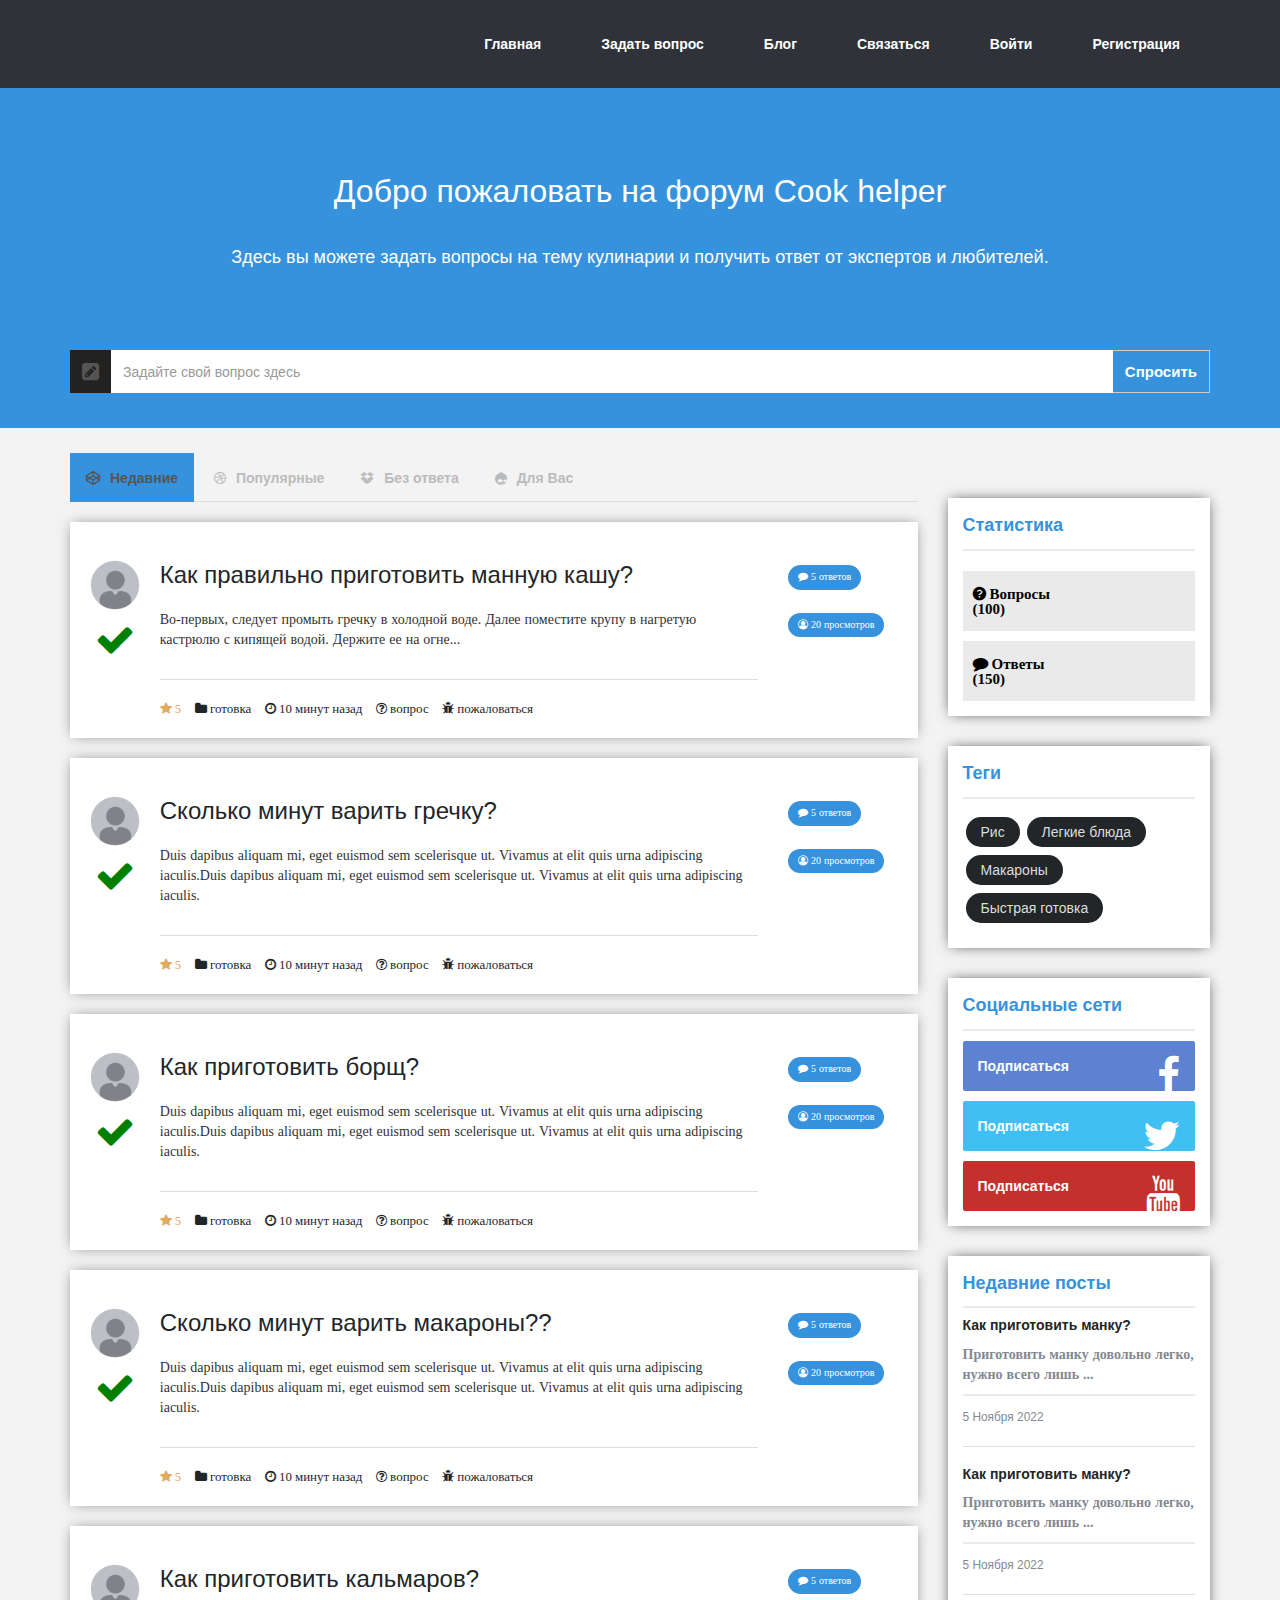
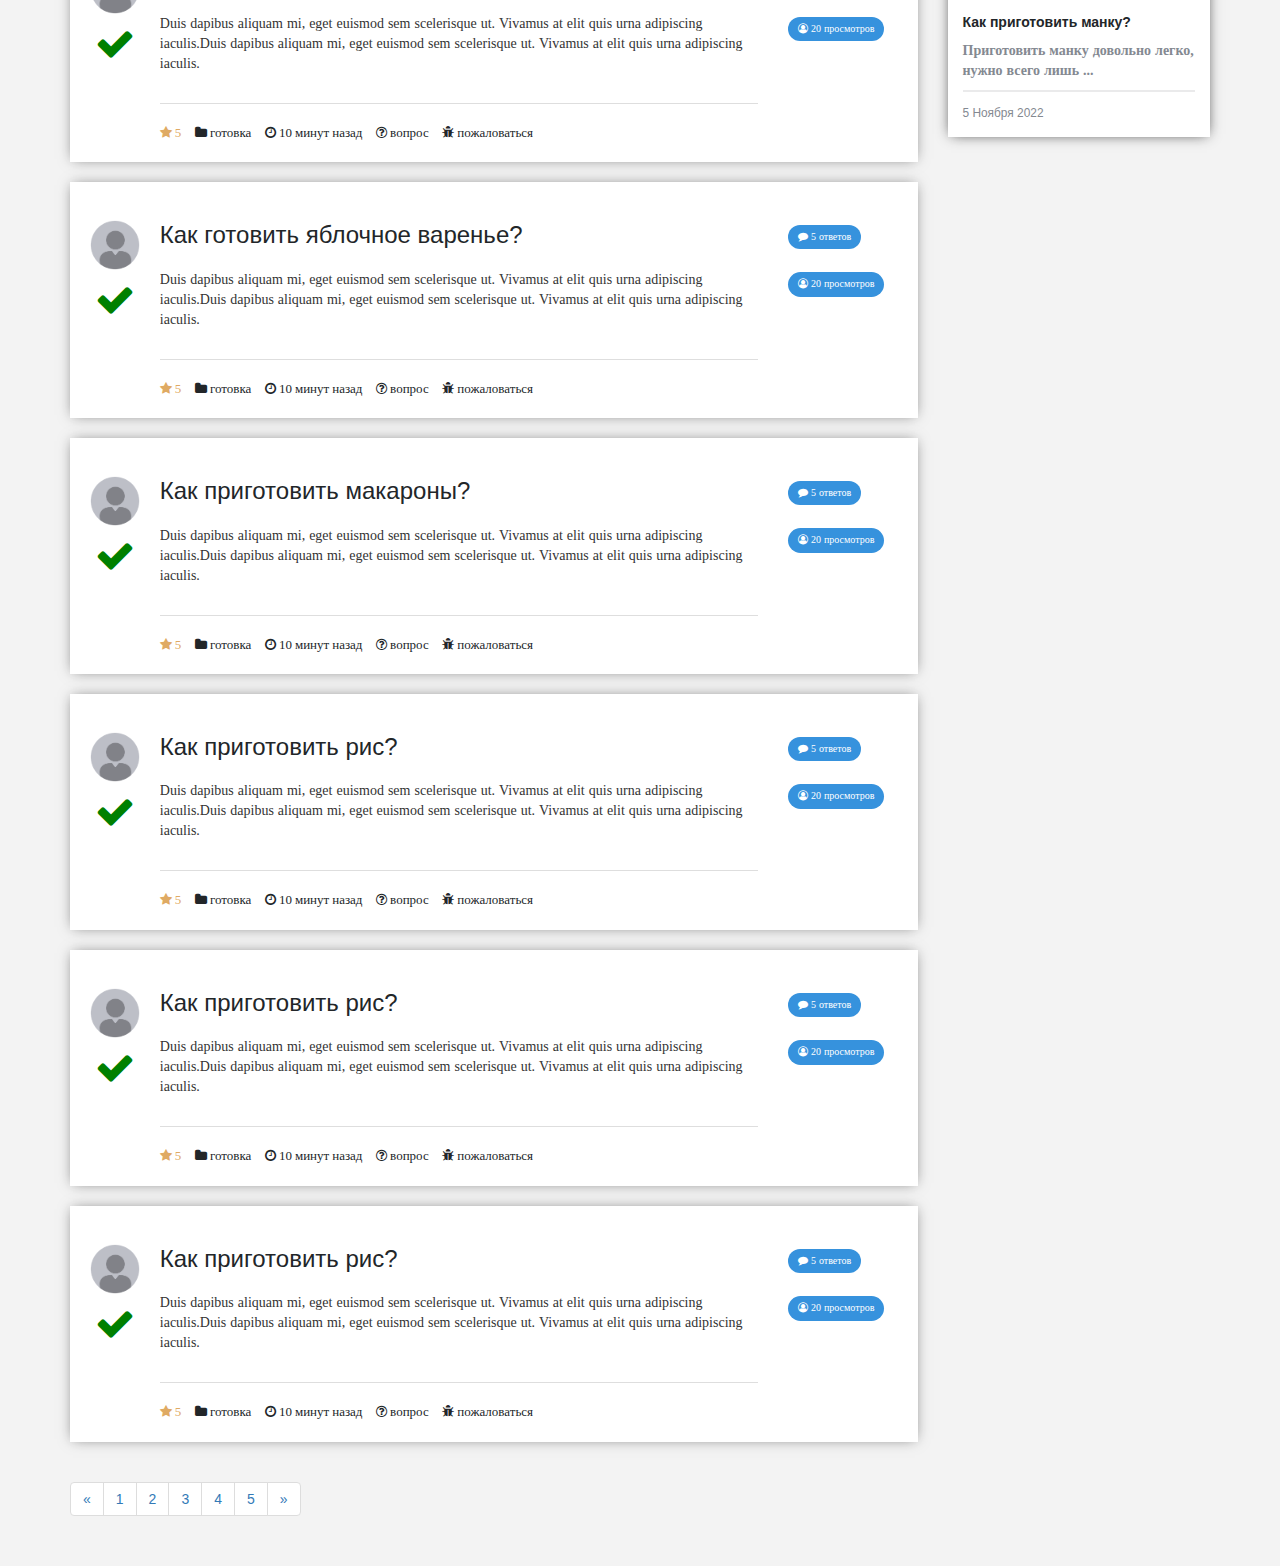
==== commit 94b7e924: "Add new forum" ====
--- a/FORUM/index.html
+++ b/FORUM/index.html
@@ -55,17 +55,9 @@
     <section class="welcome-part-one">
         <div class="container">
             <div class="welcome-demop102 text-center">
-                <h2>Добро пожаловать на форум Cook helper</h2>
-                <p>Duis dapibus aliquam mi, eget euismod sem scelerisque ut. Vivamus at elit quis urna adipiscing
-                    iaculis. Curabitur vitae velit in neque dictum blandit. Proin in iaculis neque. Pellentesque
-                    <br> habitant morbi tristique senectus et netus et malesuada fames ac turpis egestas. Curabitur
-                    vitae velit in neque dictum blandit
+                <p><font size="6" face="Arial">Добро пожаловать на форум Cook helper</font></p>
+                <p> <font size="4" face="Arial">Здесь вы можете задать вопросы на тему кулинарии и получить ответ от экспертов и любителей.</font>
                 </p>
-                <div class="button0239-item">
-                    <a href="#">
-                        <button type="button" class="aboutus022"><a href="blog.html" class="text">О нас</a></button>
-                    </a>
-                </div>
                 <div class="form-style8292">
                     <div class="input-group"> <span class="input-group-addon"><i class="fa fa-pencil-square"
                                 aria-hidden="true"></i></span>
@@ -202,8 +194,7 @@
                                     <div class="col-md-9">
                                         <div class="right-description893">
                                             <div id="que-hedder2983">
-                                                <h3><a href="post-deatils.html" target="_blank">Why Do You Want This
-                                                        Job?</a></h3>
+                                                <h3><a href="post-deatils.html" target="_blank">Как приготовить борщ?</a></h3>
                                             </div>
                                             <div class="ques-details10018">
                                                 <p>Duis dapibus aliquam mi, eget euismod sem scelerisque ut. Vivamus at
@@ -1945,11 +1936,11 @@
                 <!--strart col-md-3 (side bar)-->
                 <aside class="col-md-3 sidebar97239">
                     <div class="status-part3821">
-                        <h4>Статистика</h4> <a href="#"><i class="fa fa-question-circle" aria-hidden="true">
+                        <p><font face="Arial" size="4">Статистика</font></p> <a href="#"><i class="fa fa-question-circle" aria-hidden="true">
                                 Вопросы (100)</i></a> <i class="fa fa-comment" aria-hidden="true"> Ответы (150)</i>
                     </div>
                     <div class="categori-part329">
-                        <h4>Теги</h4>
+                        <p><font face="Arial" size="4">Теги</font></p>
                         <ul>
                             <li><a href="#">Рис</a></li>
                             <li><a href="#">Легкие блюда</a></li>
@@ -1959,39 +1950,33 @@
                     </div>
                     <!--             social part -->
                     <div class="social-part2189">
-                        <h4>Социальные сети</h4>
+                        <p><font face="Arial" size="4">Социальные сети</font></p>
                         <li class="facebook-two">
                             <a href="#" target="_blank"> <strong>
                                     <span>Подписаться</span>
                                     <i class="fa fa-facebook" aria-hidden="true"></i>
-
                                     <br>
-
                                 </strong> </a>
                         </li>
                         <li class="twitter-three">
                             <a href="#" target="_blank"> <strong>
                                     <span>Подписаться</span>
                                     <i class="fa fa-twitter" aria-hidden="true"></i>
-
                                     <br>
-
                                 </strong> </a>
                         </li>
                         <li class="youtube-four">
                             <a href="#" target="_blank"> <strong>
                                     <span>Подписаться</span>
                                     <i class="fa fa-youtube" aria-hidden="true"></i>
-
                                     <br>
-
                                 </strong> </a>
                         </li>
                     </div>
 
                     <!--        start recent post  -->
                     <div class="recent-post3290">
-                        <h4>Recent Post</h4>
+                        <p><font face="Arial" size="4">Недавние посты</font></p>
                         <div class="post-details021"> <a href="#">
                                 <h5>Как приготовить манку?</h5>
                             </a>
@@ -2022,97 +2007,6 @@
         </div>
     </section>
 
-    <!--    footer -->
-    <section class="footer-part">
-        <div class="container">
-            <div class="row">
-                <div class="col-md-3">
-                    <div class="info-part-one320">
-                        <h4>Where We Are ?</h4>
-                        <p>Lorem ipsum dolor sit amet, consectetur adipiscing elit. Morbi adipiscing gravida odio, sit
-                            amet suscipit risus ultrices eu.</p>
-                        <h4>Address :</h4>
-                        <p>Cook helper Network, 33 Street, syada
-                            <br> Zeinab, Cairo, Egypt.
-                        </p>
-                        <h4>Support :</h4>
-                        <p>Support Telephone No : (+2)01111011110</p>
-                        <p>Support Email Account : </p>
-                        <p>info@example.com</p>
-                    </div>
-                </div>
-                <div class="col-md-3">
-                    <div class="info-part-two320">
-                        <h4>Quick Links</h4>
-                        <a href="#">
-                            <p>-Home</p>
-                        </a>
-                        <a href="#">
-                            <p>-Ask Question</p>
-                        </a>
-                        <a href="#">
-                            <p>-Questions</p>
-                        </a>
-                        <a href="#">
-                            <p>-Users</p>
-                        </a>
-                        <a href="#">
-                            <p>-Edit Profile</p>
-                        </a>
-                        <a href="#">
-                            <p>-Page</p>
-                        </a>
-                        <a href="#">
-                            <p>-Contact Us</p>
-                        </a>
-                        <a href="#" class="last-child12892">
-                            <p>-Buy now</p>
-                        </a>
-                    </div>
-                </div>
-                <div class="col-md-3">
-                    <div class="info-part-three320">
-                        <h4>Popular Questions</h4>
-                        <div class="news-info209">
-                            <h5>Why are the British confused</h5>
-                            <p>(Why I darest say, they darest not get offended when they so ...</p> <small>July 16,
-                                2017</small>
-                        </div>
-                        <div class="news-info209">
-                            <h5>How to approach applying for</h5>
-                            <p>(I am trying to find/change my career trajectory. Its a good cozy ...</p> <small>July 16,
-                                2017</small>
-                        </div>
-                        <div class="news-info209">
-                            <h5>How to evaluate whether a</h5>
-                            <p>A friend of mine is the CEO of his own small business. ...</p> <small>July 16,
-                                2017</small>
-                        </div>
-                    </div>
-                </div>
-                <div class="col-md-3">
-                    <div class="info-part-four320">
-                        <h4>Latest Tweets</h4>
-                        <div class="tweet-details29">
-                            <p><i class="fa fa-twitter-square" aria-hidden="true"></i><a href="#"> codeThemesCheck a new
-                                    update #AskMe #ThemeForest #WordPress #2code #Envato#2code
-                                    Themehttps://t.co/urb3LgsOCi</a></p> <small>about 2 weeks ago</small>
-                        </div>
-                        <div class="tweet-details29">
-                            <p><i class="fa fa-twitter-square" aria-hidden="true"></i><a href="#"> codeThemesCheck a new
-                                    update #AskMe #ThemeForest #WordPress #2code #Envato#2code
-                                    Themehttps://t.co/urb3LgsOCi</a></p> <small>about 2 weeks ago</small>
-                        </div>
-                        <div class="tweet-details29">
-                            <p><i class="fa fa-twitter-square" aria-hidden="true"></i><a href="#"> codeThemesCheck a new
-                                    update #AskMe #ThemeForest #WordPress #2code #Envato#2code
-                                    Themehttps://t.co/urb3LgsOCi</a></p> <small>about 2 weeks ago</small>
-                        </div>
-                    </div>
-                </div>
-            </div>
-        </div>
-    </section>
 
     <script src="https://ajax.googleapis.com/ajax/libs/jquery/1.12.4/jquery.min.js"></script>
     <script src="js/jquery-3.1.1.min.js"></script>
--- a/FORUM/css/style.css
+++ b/FORUM/css/style.css
@@ -727,7 +727,7 @@
     box-shadow: 0px 0px 13px -3px;
 }
 
-.status-part3821 h4 {
+.status-part3821 p {
     color: #3692DD;
     font-weight: bold;
     font-family: serif;
@@ -746,7 +746,7 @@
     margin-top: 30px;
 }
 
-.categori-part329 h4 {
+.categori-part329 p {
     color: #3692DD;
     font-weight: bold;
     font-family: serif;
@@ -804,7 +804,7 @@
     box-shadow: 0px 0px 13px -3px;
 }
 
-.social-part2189 h4 {
+.social-part2189 p {
     color: #3692DD;
     font-weight: bold;
     font-family: serif;
@@ -1196,7 +1196,7 @@
     box-shadow: 0px 0px 13px -3px;
 }
 
-.recent-post3290 h4 {
+.recent-post3290 p {
     color: #3692DD;
     font-weight: bold;
     font-family: serif;
